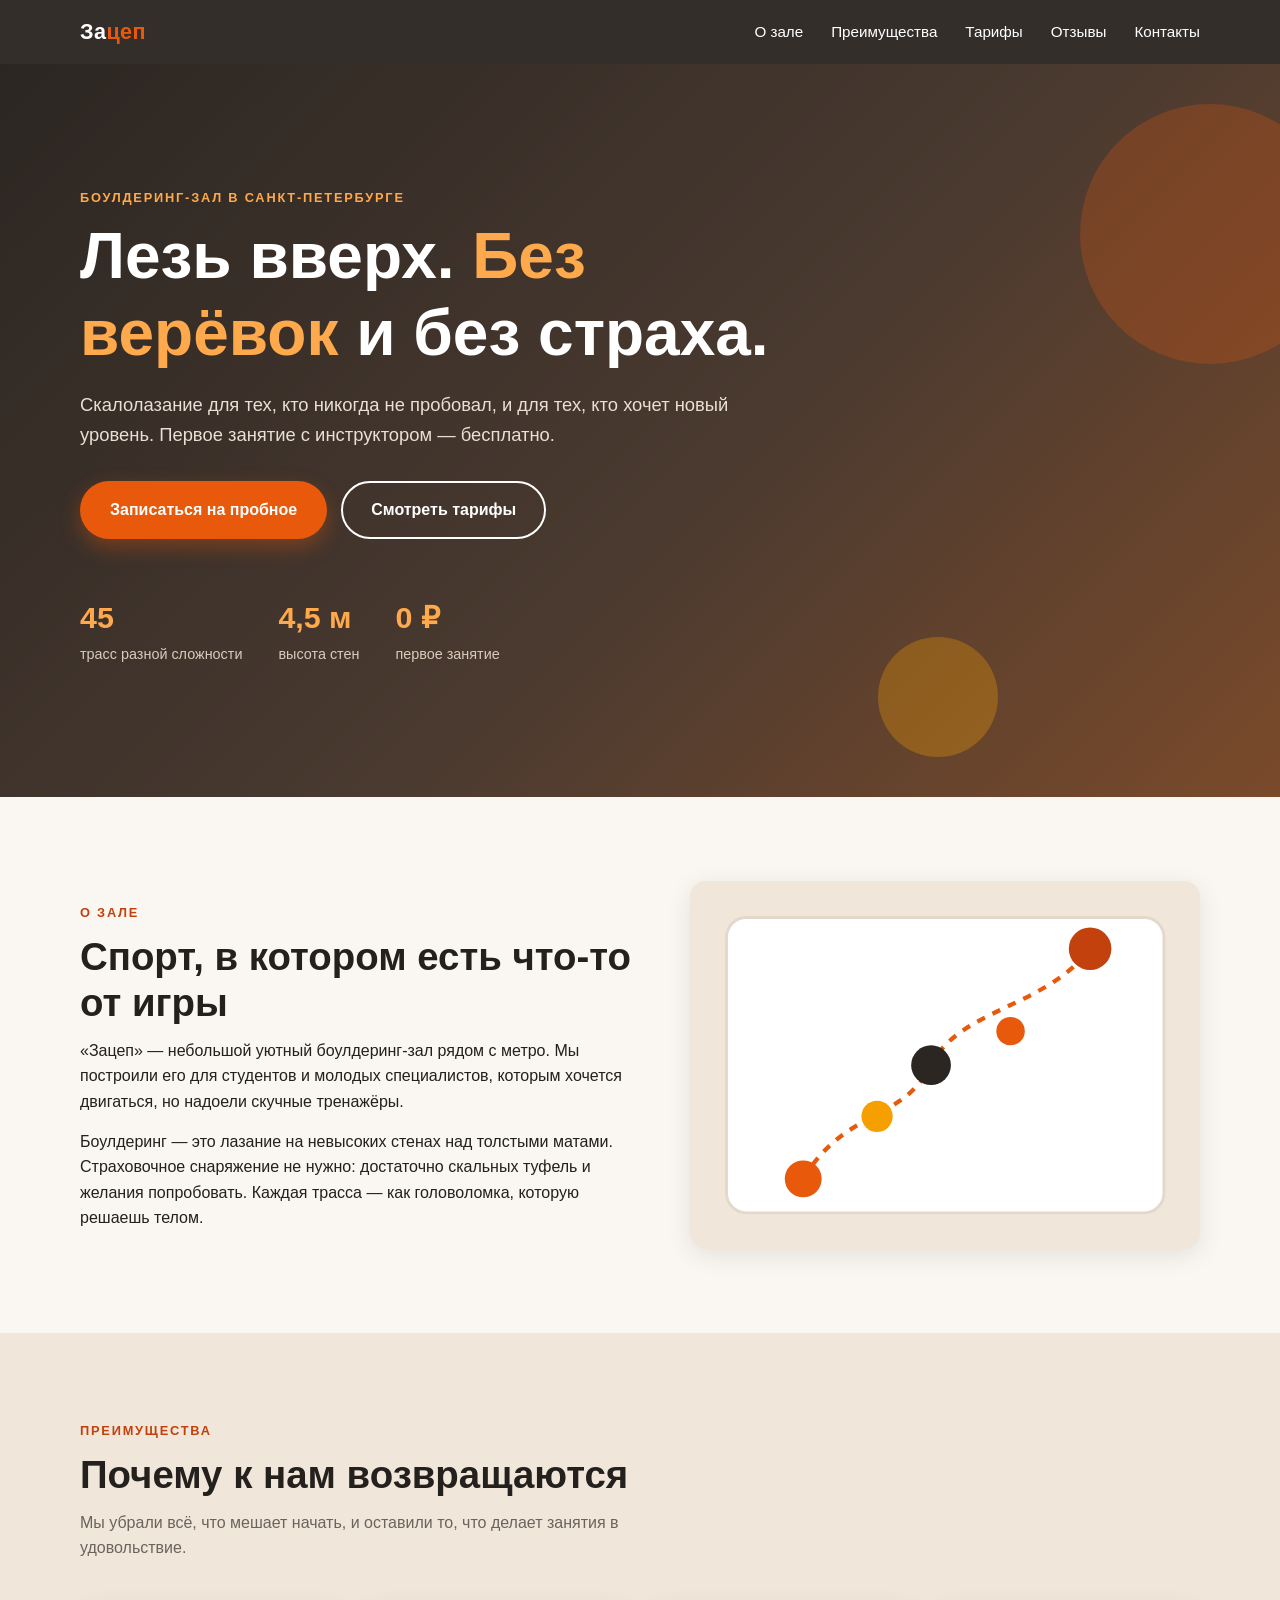
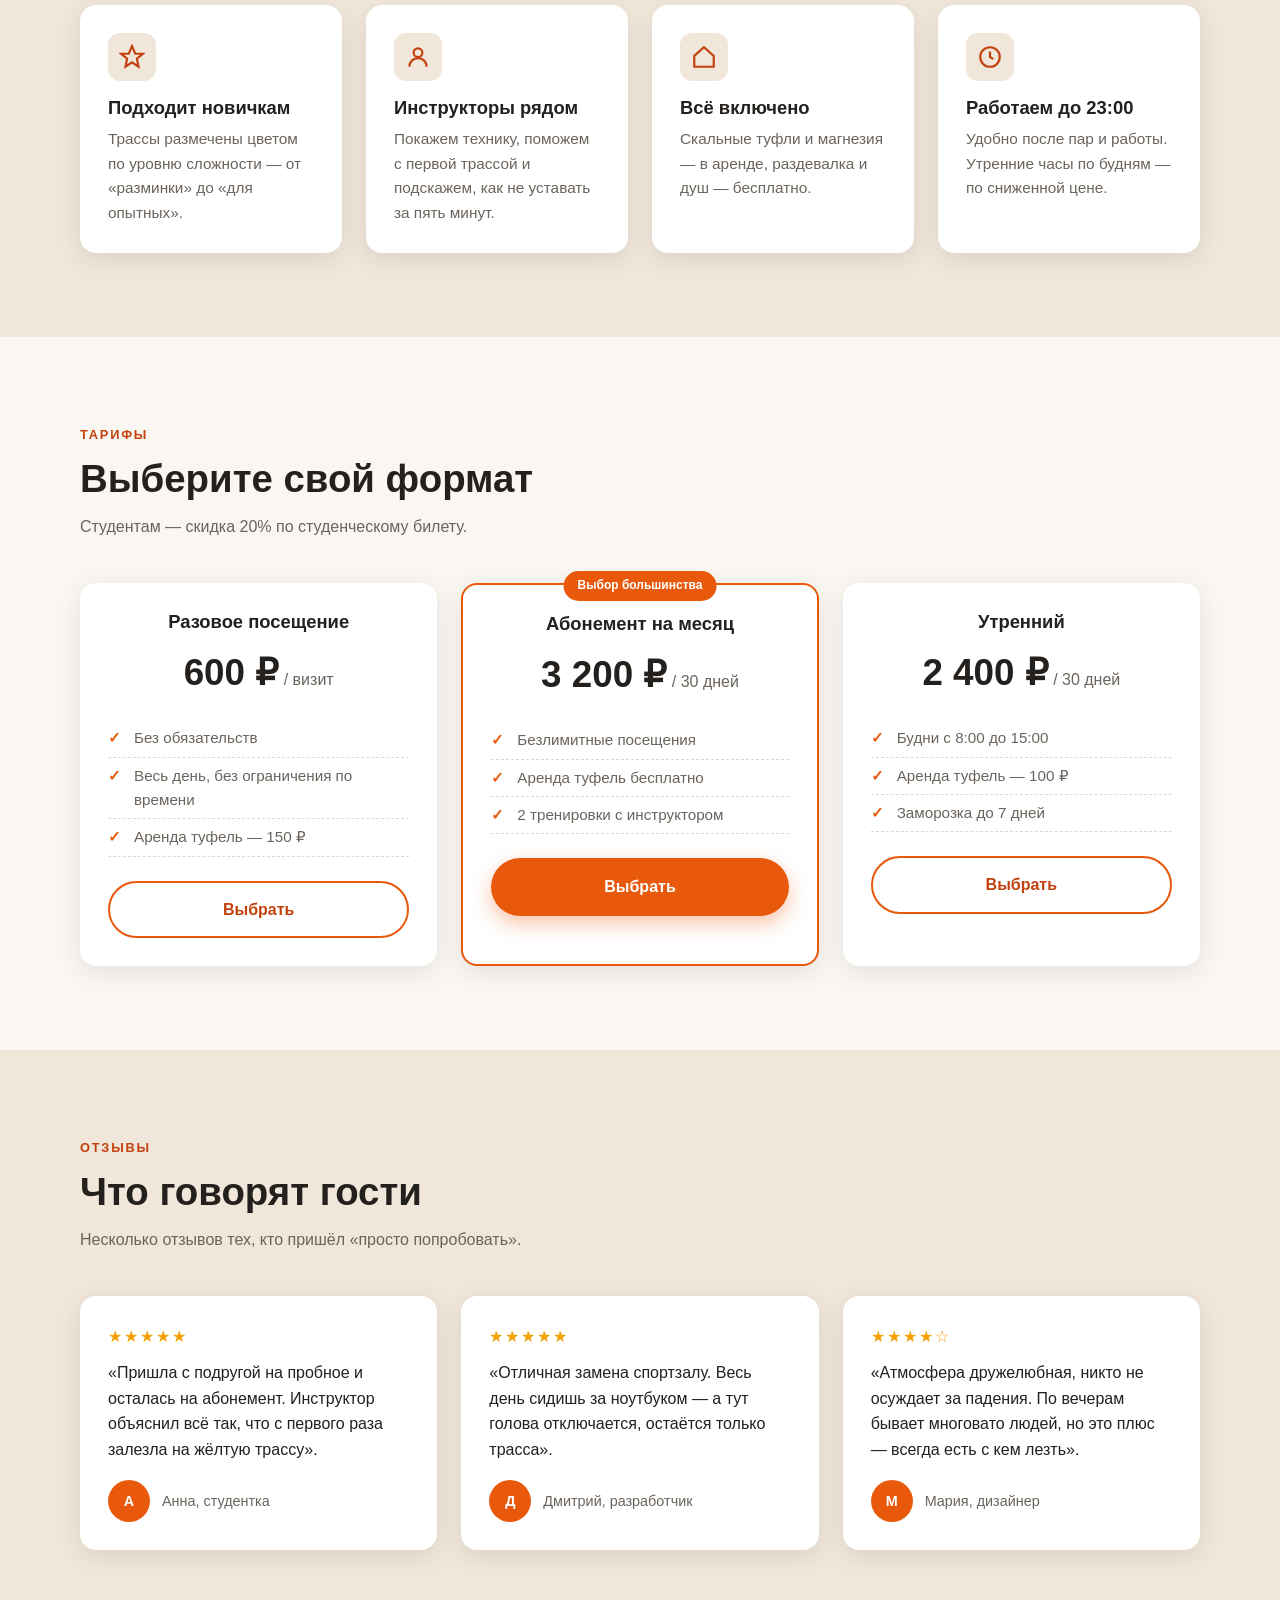
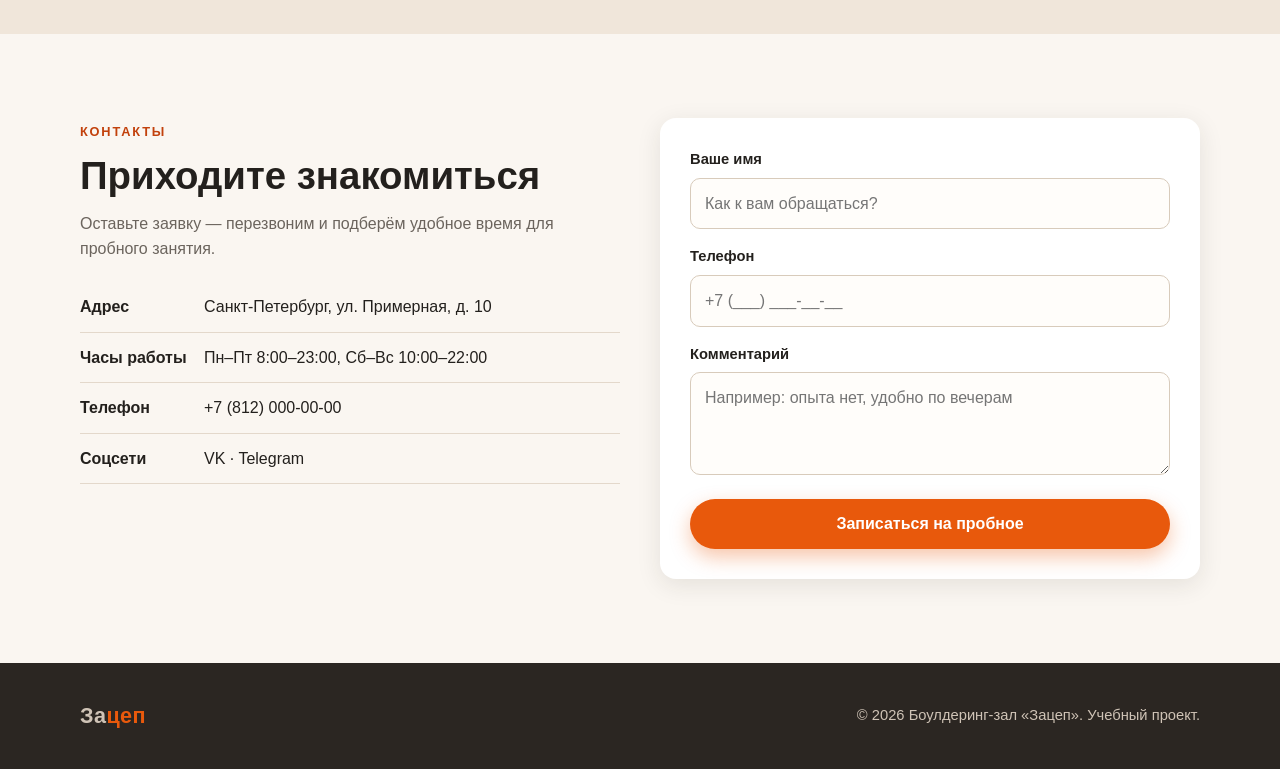
==== index2.html @ 07ea3bf1 "Initial commit: landing page Zacep" ====
<!DOCTYPE html>
<html lang="ru">
<head>
<meta charset="UTF-8">
<meta name="viewport" content="width=device-width, initial-scale=1.0">
<meta name="description" content="Боулдеринг-зал «Зацеп» в Санкт-Петербурге: трассы разной сложности, инструкторы, аренда туфель. Первое занятие с инструктором — бесплатно.">
<meta name="keywords" content="боулдеринг, скалолазание, боулдеринг зал, Санкт-Петербург, спорт, тренировки">
<meta name="author" content="Боулдеринг-зал «Зацеп»">
<meta name="theme-color" content="#2b2622">
<meta property="og:type" content="website">
<meta property="og:title" content="Зацеп — боулдеринг-зал в Санкт-Петербурге">
<meta property="og:description" content="Лезь вверх. Без верёвок и без страха. Первое занятие с инструктором — бесплатно.">
<meta property="og:locale" content="ru_RU">
<title>Зацеп — боулдеринг-зал в Санкт-Петербурге</title>
<style>
  *, *::before, *::after { box-sizing: border-box; margin: 0; padding: 0; }

  :root {
    --bg: #faf6f1;
    --surface: #ffffff;
    --ink: #23201d;
    --muted: #6b645d;
    --accent: #e8590c;
    --accent-dark: #c2410c;
    --dark: #2b2622;
    --sand: #f0e6da;
    --radius: 16px;
    --shadow: 0 6px 24px rgba(43, 38, 34, .10);
    --font: "Segoe UI", Roboto, "Helvetica Neue", Arial, sans-serif;
  }

  html { scroll-behavior: smooth; scroll-padding-top: 72px; }
  body { font-family: var(--font); color: var(--ink); background: var(--bg); line-height: 1.6; }
  img, svg { max-width: 100%; display: block; }
  a { color: inherit; text-decoration: none; }
  ul { list-style: none; }

  .container { width: min(1120px, 100% - 40px); margin-inline: auto; }
  section { padding: 84px 0; }
  h1, h2, h3 { line-height: 1.2; }
  h2 { font-size: clamp(1.7rem, 3.2vw, 2.4rem); margin-bottom: 12px; }
  .lead { color: var(--muted); max-width: 640px; margin-bottom: 44px; }
  .eyebrow { display: inline-block; font-size: .8rem; letter-spacing: .14em; text-transform: uppercase;
             color: var(--accent-dark); font-weight: 700; margin-bottom: 10px; }

  /* Кнопки */
  .btn { display: inline-block; padding: 14px 28px; border-radius: 999px; font-weight: 700;
         border: 2px solid transparent; cursor: pointer; font-size: 1rem; font-family: inherit;
         transition: transform .2s ease, background .2s ease, box-shadow .2s ease, color .2s ease; }
  .btn-primary { background: var(--accent); color: #fff; box-shadow: 0 8px 20px rgba(232, 89, 12, .35); }
  .btn-primary:hover { background: var(--accent-dark); transform: translateY(-3px); }
  .btn-ghost { border-color: #fff; color: #fff; }
  .btn-ghost:hover { background: #fff; color: var(--dark); transform: translateY(-3px); }

  /* Шапка */
  .site-header { position: sticky; top: 0; z-index: 50; background: rgba(43, 38, 34, .96);
                 backdrop-filter: blur(6px); color: #fff; }
  .nav { display: flex; align-items: center; justify-content: space-between; height: 64px; }
  .logo { font-weight: 800; font-size: 1.35rem; letter-spacing: .02em; }
  .logo span { color: var(--accent); }
  .nav-links { display: flex; gap: 28px; font-size: .95rem; }
  .nav-links a { position: relative; padding: 4px 0; }
  .nav-links a::after { content: ""; position: absolute; left: 0; bottom: 0; width: 0; height: 2px;
                        background: var(--accent); transition: width .25s ease; }
  .nav-links a:hover::after { width: 100%; }
  .nav-toggle, .burger { display: none; }

  /* Hero */
  .hero { position: relative; color: #fff; padding: 120px 0 130px; overflow: hidden;
          background: linear-gradient(135deg, #2b2622 0%, #4a3a30 55%, #7a4a2a 100%); }
  .hero::before, .hero::after { content: ""; position: absolute; border-radius: 50%; opacity: .9; }
  .hero::before { width: 260px; height: 260px; right: -60px; top: 40px; background: var(--accent); opacity: .25; }
  .hero::after  { width: 120px; height: 120px; right: 22%; bottom: 40px; background: #f59f00; opacity: .3; }
  .hero-inner { position: relative; z-index: 1; max-width: 700px; }
  .hero h1 { font-size: clamp(2.2rem, 6vw, 4rem); margin-bottom: 18px; }
  .hero h1 em { font-style: normal; color: #ffa94d; }
  .hero p { font-size: 1.15rem; color: #eadfd3; margin-bottom: 32px; }
  .hero-actions { display: flex; flex-wrap: wrap; gap: 14px; }
  .hero-stats { display: flex; flex-wrap: wrap; gap: 36px; margin-top: 54px; }
  .hero-stats strong { display: block; font-size: 1.9rem; color: #ffa94d; }
  .hero-stats span { font-size: .9rem; color: #d9cbbb; }

  /* О зале */
  .about-grid { display: grid; grid-template-columns: 1.1fr 1fr; gap: 48px; align-items: center; }
  .about-grid p + p { margin-top: 14px; }
  .about-art { background: var(--sand); border-radius: var(--radius); padding: 28px; box-shadow: var(--shadow); }

  /* Карточки */
  .cards { display: grid; grid-template-columns: repeat(auto-fit, minmax(240px, 1fr)); gap: 24px; }
  .card { background: var(--surface); border-radius: var(--radius); padding: 28px; box-shadow: var(--shadow);
          transition: transform .25s ease, box-shadow .25s ease; }
  .card:hover { transform: translateY(-6px); box-shadow: 0 14px 34px rgba(43, 38, 34, .16); }
  .card .icon { width: 48px; height: 48px; border-radius: 12px; background: var(--sand); color: var(--accent-dark);
                display: grid; place-items: center; margin-bottom: 16px; }
  .card h3 { font-size: 1.15rem; margin-bottom: 8px; }
  .card p { color: var(--muted); font-size: .96rem; }

  .alt { background: var(--sand); }

  /* Тарифы */
  .price { text-align: center; position: relative; }
  .price .amount { font-size: 2.3rem; font-weight: 800; margin: 10px 0 4px; }
  .price .amount small { font-size: 1rem; font-weight: 500; color: var(--muted); }
  .price ul { text-align: left; margin: 18px 0 24px; color: var(--muted); font-size: .95rem; }
  .price li { padding: 6px 0 6px 26px; position: relative; border-bottom: 1px dashed #e3d8cb; }
  .price li::before { content: "✓"; position: absolute; left: 0; color: var(--accent); font-weight: 700; }
  .price.featured { border: 2px solid var(--accent); }
  .badge { position: absolute; top: -14px; left: 50%; transform: translateX(-50%); background: var(--accent);
           color: #fff; font-size: .75rem; font-weight: 700; padding: 5px 14px; border-radius: 999px; }
  .price .btn { width: 100%; }
  .btn-outline { border-color: var(--accent); color: var(--accent-dark); }
  .btn-outline:hover { background: var(--accent); color: #fff; transform: translateY(-3px); }

  /* Отзывы */
  .review blockquote { font-size: 1rem; margin-bottom: 18px; }
  .review footer { display: flex; align-items: center; gap: 12px; font-size: .9rem; color: var(--muted); }
  .avatar { width: 42px; height: 42px; border-radius: 50%; background: var(--accent); color: #fff;
            display: grid; place-items: center; font-weight: 700; }
  .stars { color: #f59f00; letter-spacing: 2px; margin-bottom: 10px; }

  /* Контакты */
  .contact-grid { display: grid; grid-template-columns: 1fr 1fr; gap: 40px; }
  .contact-list li { display: flex; gap: 14px; padding: 12px 0; border-bottom: 1px solid #e3d8cb; }
  .contact-list b { min-width: 110px; }
  form { background: var(--surface); padding: 30px; border-radius: var(--radius); box-shadow: var(--shadow); }
  label { display: block; font-weight: 600; font-size: .92rem; margin-bottom: 6px; }
  input, textarea { width: 100%; padding: 12px 14px; border: 1px solid #d8cbbb; border-radius: 10px;
                    font: inherit; margin-bottom: 16px; background: #fffdfa; }
  input:focus, textarea:focus { outline: 2px solid var(--accent); border-color: transparent; }

  /* Подвал */
  footer.site-footer { background: var(--dark); color: #cfc3b6; padding: 36px 0; font-size: .92rem; }
  .footer-inner { display: flex; flex-wrap: wrap; gap: 16px; justify-content: space-between; align-items: center; }

  /* Адаптивность */
  @media (max-width: 860px) {
    section { padding: 60px 0; }
    .about-grid, .contact-grid { grid-template-columns: 1fr; }
    .burger { display: block; cursor: pointer; font-size: 1.7rem; line-height: 1; }
    .nav-links { position: absolute; top: 64px; left: 0; right: 0; flex-direction: column; gap: 0;
                 background: var(--dark); display: none; }
    .nav-links a { padding: 16px 20px; border-top: 1px solid rgba(255,255,255,.08); }
    .nav-toggle:checked ~ .nav-links { display: flex; }
    .hero { padding: 80px 0 90px; }
  }
</style>
</head>
<body>

<header class="site-header">
  <div class="container nav">
    <a href="#top" class="logo">За<span>цеп</span></a>
    <input type="checkbox" id="nav-toggle" class="nav-toggle">
    <label for="nav-toggle" class="burger">☰</label>
    <nav class="nav-links">
      <a href="#about">О зале</a>
      <a href="#features">Преимущества</a>
      <a href="#prices">Тарифы</a>
      <a href="#reviews">Отзывы</a>
      <a href="#contacts">Контакты</a>
    </nav>
  </div>
</header>

<main id="top">

  <section class="hero">
    <div class="container">
    <div class="hero-inner">
      <span class="eyebrow" style="color:#ffa94d">Боулдеринг-зал в Санкт-Петербурге</span>
      <h1>Лезь вверх. <em>Без верёвок</em> и без страха.</h1>
      <p>Скалолазание для тех, кто никогда не пробовал, и для тех, кто хочет новый уровень. Первое занятие с инструктором — бесплатно.</p>
      <div class="hero-actions">
        <a href="#contacts" class="btn btn-primary">Записаться на пробное</a>
        <a href="#prices" class="btn btn-ghost">Смотреть тарифы</a>
      </div>
      <div class="hero-stats">
        <div><strong>45</strong><span>трасс разной сложности</span></div>
        <div><strong>4,5 м</strong><span>высота стен</span></div>
        <div><strong>0 ₽</strong><span>первое занятие</span></div>
      </div>
    </div>
    </div>
  </section>

  <section id="about">
    <div class="container about-grid">
      <div>
        <span class="eyebrow">О зале</span>
        <h2>Спорт, в котором есть что-то от игры</h2>
        <p>«Зацеп» — небольшой уютный боулдеринг-зал рядом с метро. Мы построили его для студентов и молодых специалистов, которым хочется двигаться, но надоели скучные тренажёры.</p>
        <p>Боулдеринг — это лазание на невысоких стенах над толстыми матами. Страховочное снаряжение не нужно: достаточно скальных туфель и желания попробовать. Каждая трасса — как головоломка, которую решаешь телом.</p>
      </div>
      <div class="about-art" aria-hidden="true">
        <svg viewBox="0 0 320 220" role="img" aria-label="Схема трассы">
          <rect x="6" y="6" width="308" height="208" rx="14" fill="#fff" stroke="#e3d8cb" stroke-width="2"/>
          <path d="M60 190 C 90 140, 130 150, 150 110 S 230 70, 262 28" fill="none" stroke="#e8590c" stroke-width="3" stroke-dasharray="6 6"/>
          <circle cx="60" cy="190" r="13" fill="#e8590c"/>
          <circle cx="112" cy="146" r="11" fill="#f59f00"/>
          <circle cx="150" cy="110" r="14" fill="#2b2622"/>
          <circle cx="206" cy="86" r="10" fill="#e8590c"/>
          <circle cx="262" cy="28" r="15" fill="#c2410c"/>
        </svg>
      </div>
    </div>
  </section>

  <section id="features" class="alt">
    <div class="container">
      <span class="eyebrow">Преимущества</span>
      <h2>Почему к нам возвращаются</h2>
      <p class="lead">Мы убрали всё, что мешает начать, и оставили то, что делает занятия в удовольствие.</p>
      <div class="cards">
        <article class="card">
          <div class="icon">
            <svg width="26" height="26" viewBox="0 0 24 24" fill="none" stroke="currentColor" stroke-width="2"><path d="M12 2l3 7h7l-5.5 4.5L18 21l-6-4-6 4 1.5-7.5L2 9h7z"/></svg>
          </div>
          <h3>Подходит новичкам</h3>
          <p>Трассы размечены цветом по уровню сложности — от «разминки» до «для опытных».</p>
        </article>
        <article class="card">
          <div class="icon">
            <svg width="26" height="26" viewBox="0 0 24 24" fill="none" stroke="currentColor" stroke-width="2"><circle cx="12" cy="8" r="4"/><path d="M4 21c0-4.4 3.6-8 8-8s8 3.6 8 8"/></svg>
          </div>
          <h3>Инструкторы рядом</h3>
          <p>Покажем технику, поможем с первой трассой и подскажем, как не уставать за пять минут.</p>
        </article>
        <article class="card">
          <div class="icon">
            <svg width="26" height="26" viewBox="0 0 24 24" fill="none" stroke="currentColor" stroke-width="2"><path d="M3 11l9-8 9 8v10H3z"/></svg>
          </div>
          <h3>Всё включено</h3>
          <p>Скальные туфли и магнезия — в аренде, раздевалка и душ — бесплатно.</p>
        </article>
        <article class="card">
          <div class="icon">
            <svg width="26" height="26" viewBox="0 0 24 24" fill="none" stroke="currentColor" stroke-width="2"><circle cx="12" cy="12" r="9"/><path d="M12 7v5l3 2"/></svg>
          </div>
          <h3>Работаем до 23:00</h3>
          <p>Удобно после пар и работы. Утренние часы по будням — по сниженной цене.</p>
        </article>
      </div>
    </div>
  </section>

  <section id="prices">
    <div class="container">
      <span class="eyebrow">Тарифы</span>
      <h2>Выберите свой формат</h2>
      <p class="lead">Студентам — скидка 20% по студенческому билету.</p>
      <div class="cards">
        <article class="card price">
          <h3>Разовое посещение</h3>
          <div class="amount">600 ₽<small> / визит</small></div>
          <ul>
            <li>Без обязательств</li>
            <li>Весь день, без ограничения по времени</li>
            <li>Аренда туфель — 150 ₽</li>
          </ul>
          <a href="#contacts" class="btn btn-outline">Выбрать</a>
        </article>
        <article class="card price featured">
          <span class="badge">Выбор большинства</span>
          <h3>Абонемент на месяц</h3>
          <div class="amount">3 200 ₽<small> / 30 дней</small></div>
          <ul>
            <li>Безлимитные посещения</li>
            <li>Аренда туфель бесплатно</li>
            <li>2 тренировки с инструктором</li>
          </ul>
          <a href="#contacts" class="btn btn-primary">Выбрать</a>
        </article>
        <article class="card price">
          <h3>Утренний</h3>
          <div class="amount">2 400 ₽<small> / 30 дней</small></div>
          <ul>
            <li>Будни с 8:00 до 15:00</li>
            <li>Аренда туфель — 100 ₽</li>
            <li>Заморозка до 7 дней</li>
          </ul>
          <a href="#contacts" class="btn btn-outline">Выбрать</a>
        </article>
      </div>
    </div>
  </section>

  <section id="reviews" class="alt">
    <div class="container">
      <span class="eyebrow">Отзывы</span>
      <h2>Что говорят гости</h2>
      <p class="lead">Несколько отзывов тех, кто пришёл «просто попробовать».</p>
      <div class="cards">
        <article class="card review">
          <div class="stars">★★★★★</div>
          <blockquote>«Пришла с подругой на пробное и осталась на абонемент. Инструктор объяснил всё так, что с первого раза залезла на жёлтую трассу».</blockquote>
          <footer><div class="avatar">А</div><div>Анна, студентка</div></footer>
        </article>
        <article class="card review">
          <div class="stars">★★★★★</div>
          <blockquote>«Отличная замена спортзалу. Весь день сидишь за ноутбуком — а тут голова отключается, остаётся только трасса».</blockquote>
          <footer><div class="avatar">Д</div><div>Дмитрий, разработчик</div></footer>
        </article>
        <article class="card review">
          <div class="stars">★★★★☆</div>
          <blockquote>«Атмосфера дружелюбная, никто не осуждает за падения. По вечерам бывает многовато людей, но это плюс — всегда есть с кем лезть».</blockquote>
          <footer><div class="avatar">М</div><div>Мария, дизайнер</div></footer>
        </article>
      </div>
    </div>
  </section>

  <section id="contacts">
    <div class="container contact-grid">
      <div>
        <span class="eyebrow">Контакты</span>
        <h2>Приходите знакомиться</h2>
        <p class="lead" style="margin-bottom:20px">Оставьте заявку — перезвоним и подберём удобное время для пробного занятия.</p>
        <ul class="contact-list">
          <li><b>Адрес</b><span>Санкт-Петербург, ул. Примерная, д. 10</span></li>
          <li><b>Часы работы</b><span>Пн–Пт 8:00–23:00, Сб–Вс 10:00–22:00</span></li>
          <li><b>Телефон</b><span>+7 (812) 000-00-00</span></li>
          <li><b>Соцсети</b><span>VK · Telegram</span></li>
        </ul>
      </div>
      <form action="#" method="post">
        <label for="name">Ваше имя</label>
        <input type="text" id="name" name="name" placeholder="Как к вам обращаться?">
        <label for="phone">Телефон</label>
        <input type="tel" id="phone" name="phone" placeholder="+7 (___) ___-__-__">
        <label for="msg">Комментарий</label>
        <textarea id="msg" name="msg" rows="3" placeholder="Например: опыта нет, удобно по вечерам"></textarea>
        <button type="submit" class="btn btn-primary" style="width:100%">Записаться на пробное</button>
      </form>
    </div>
  </section>

</main>

<footer class="site-footer">
  <div class="container footer-inner">
    <div class="logo">За<span>цеп</span></div>
    <p>© 2026 Боулдеринг-зал «Зацеп». Учебный проект.</p>
  </div>
</footer>

<script>
  // Закрытие мобильного меню после выбора пункта
  const navToggle = document.getElementById('nav-toggle');
  document.querySelectorAll('.nav-links a').forEach(function (link) {
    link.addEventListener('click', function () {
      navToggle.checked = false;
    });
  });
</script>

</body>
</html>
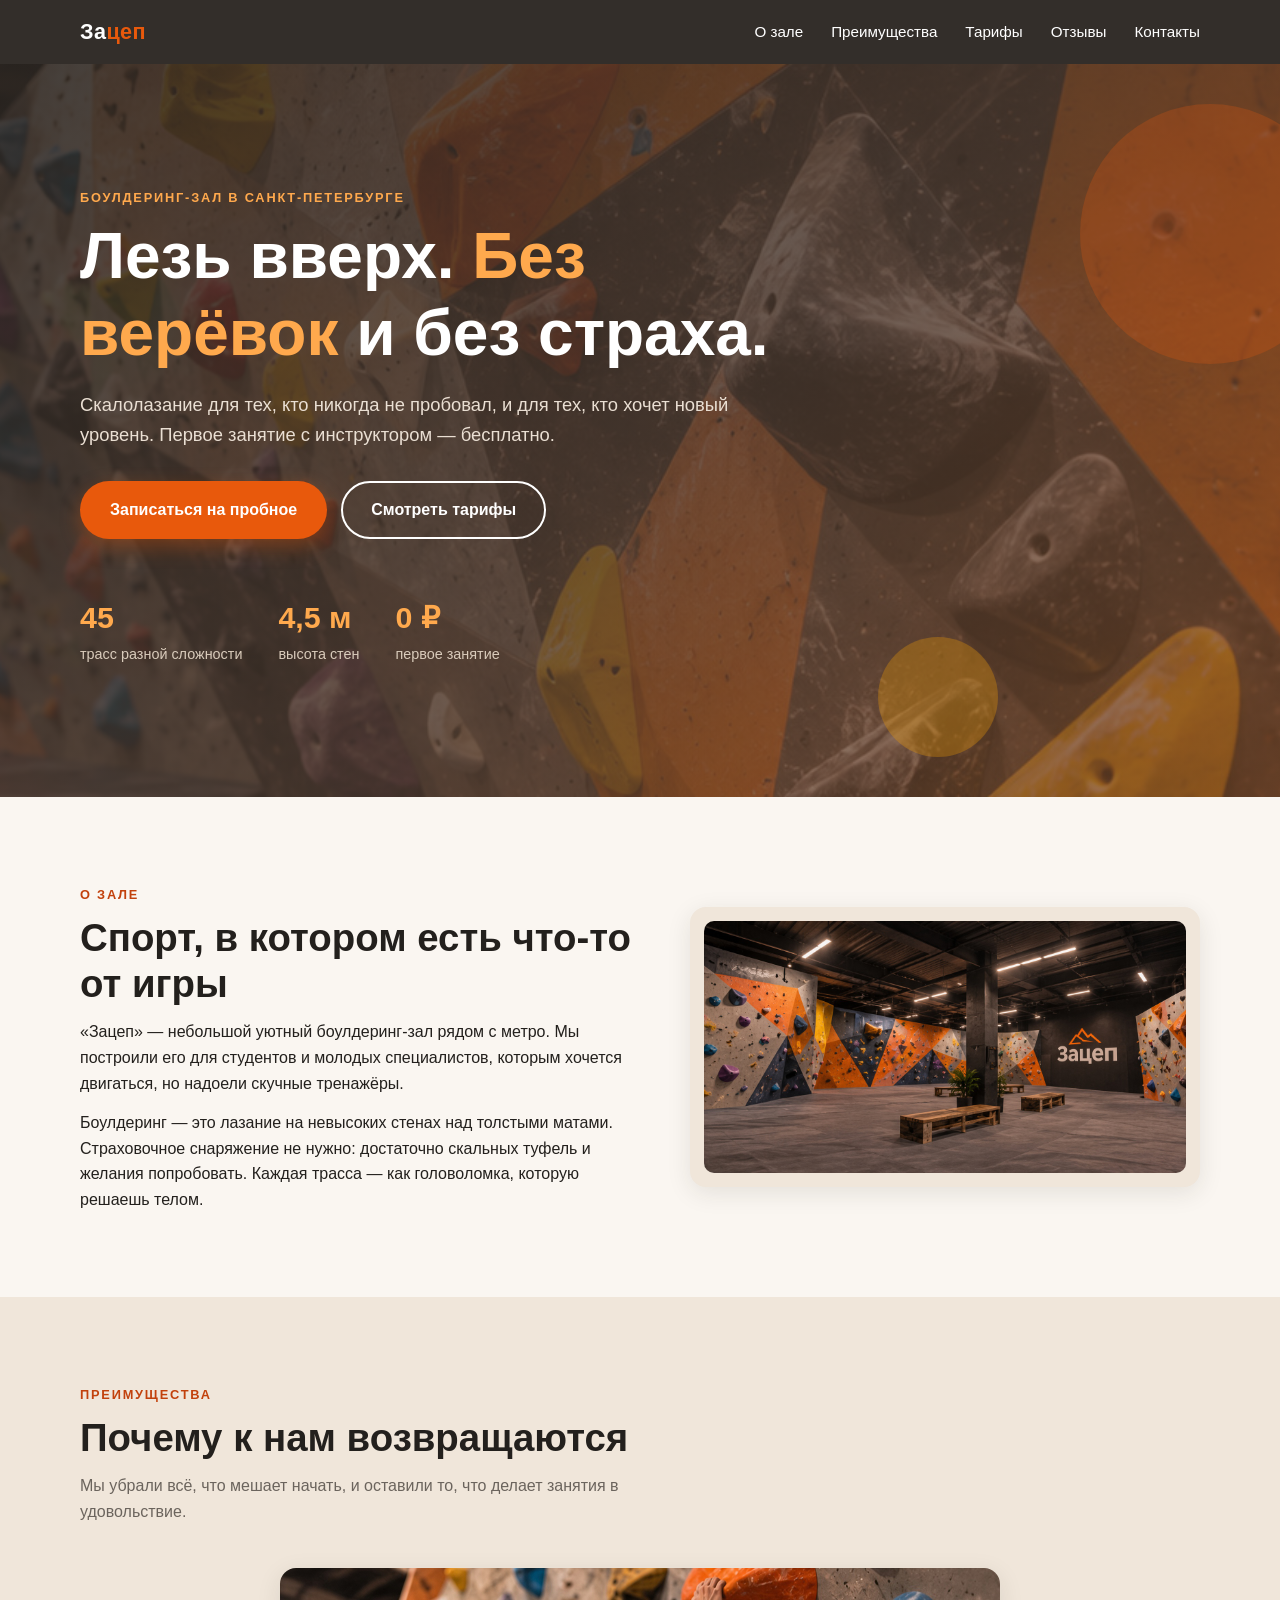
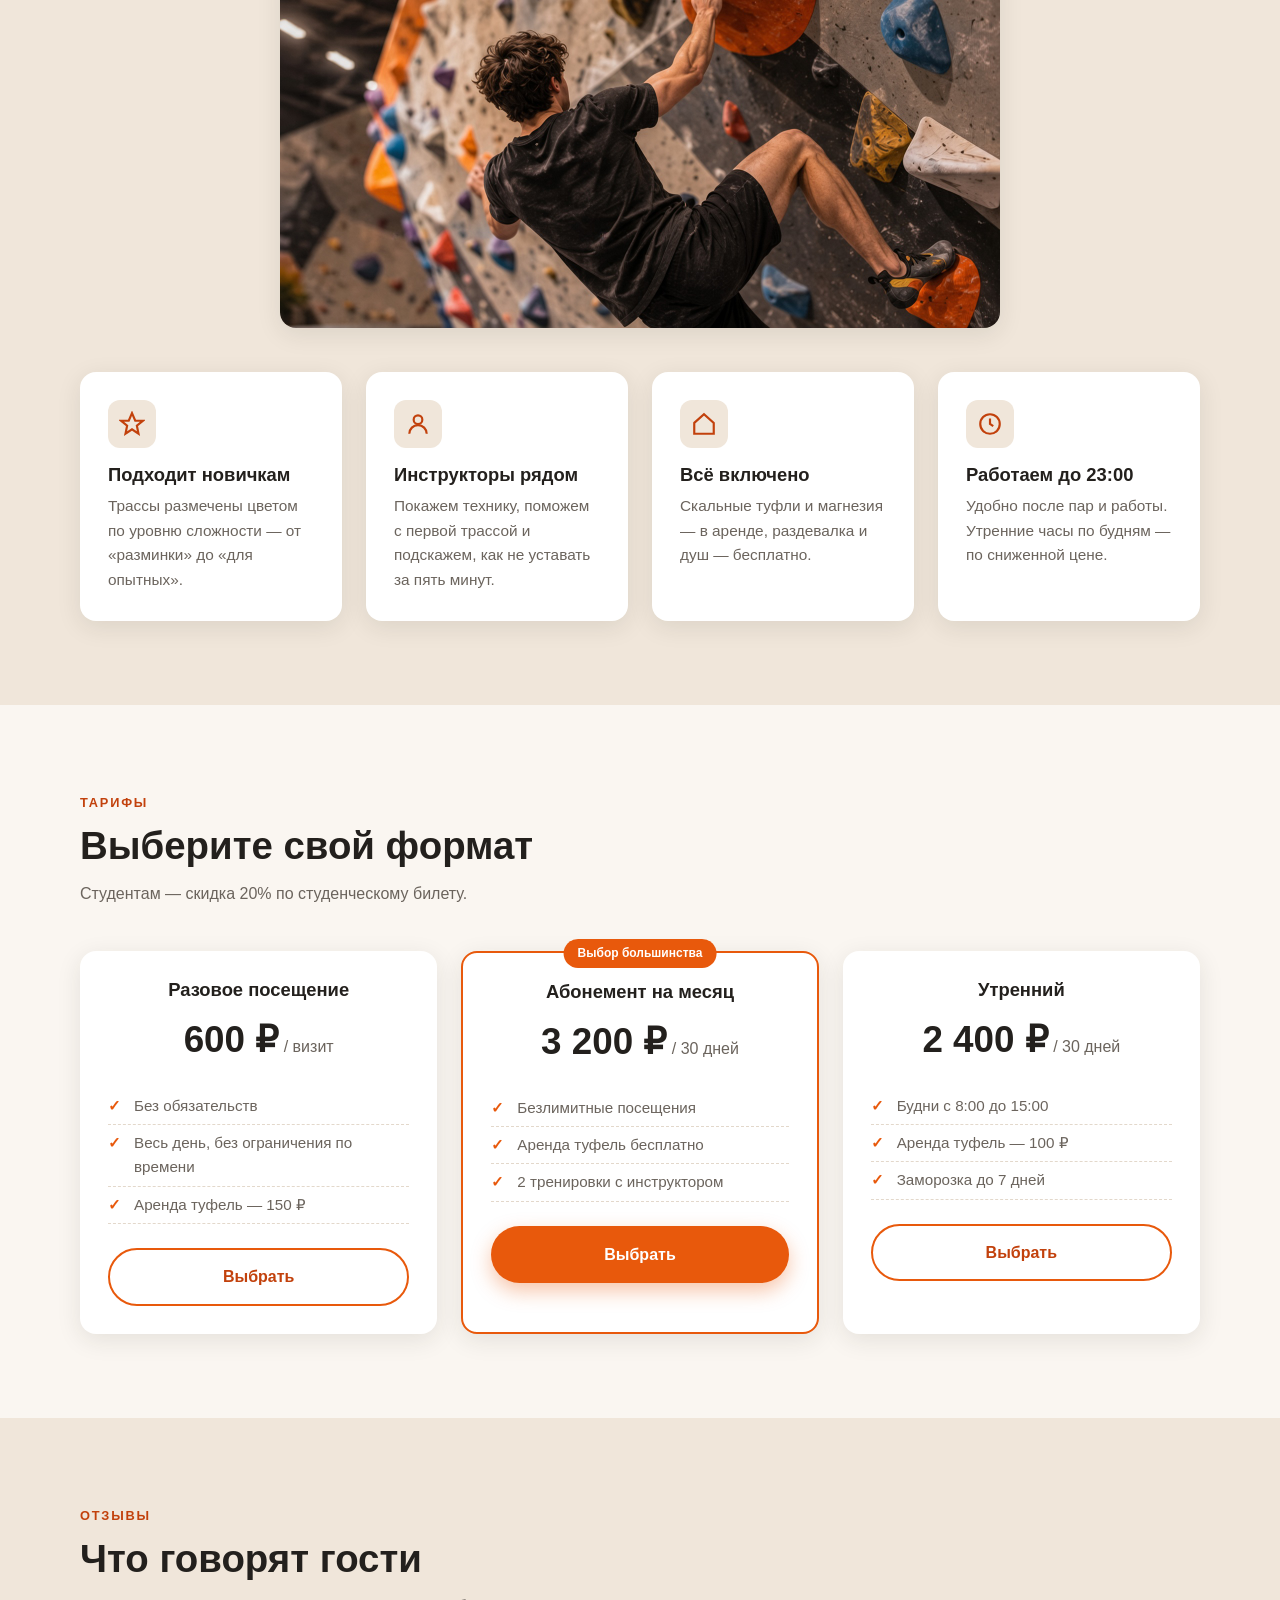
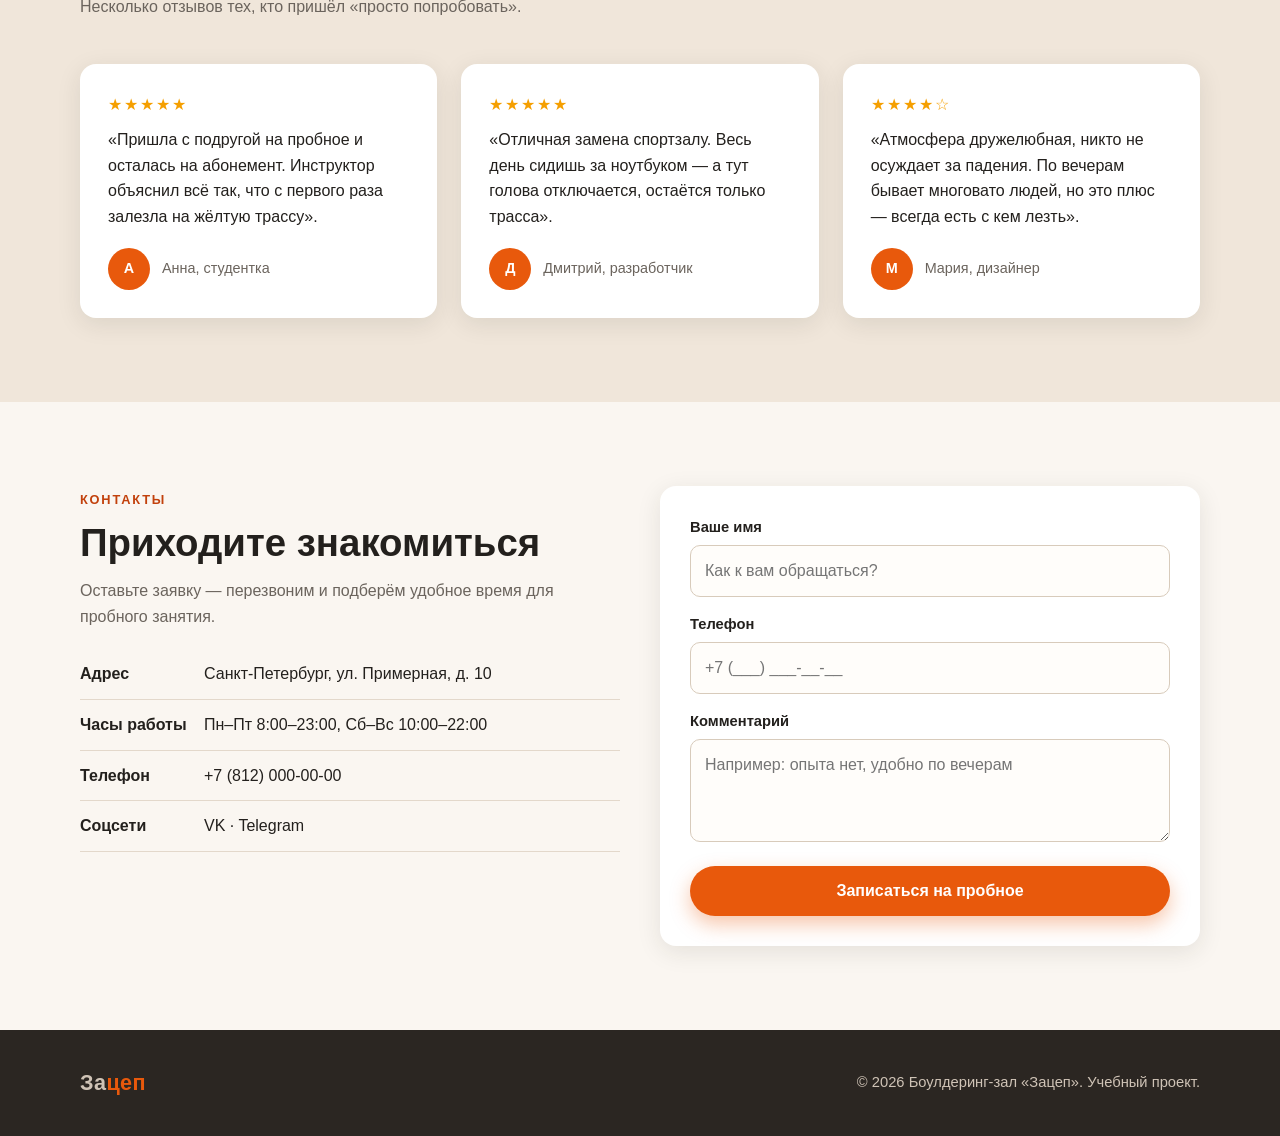
==== commit 1d4bc1e6: "feat: add real photos of Zacep climbing gym via AI agent" ====
--- a/index2.html
+++ b/index2.html
@@ -67,7 +67,8 @@
 
   /* Hero */
   .hero { position: relative; color: #fff; padding: 120px 0 130px; overflow: hidden;
-          background: linear-gradient(135deg, #2b2622 0%, #4a3a30 55%, #7a4a2a 100%); }
+          background: linear-gradient(135deg, rgba(43,38,34,.88) 0%, rgba(74,58,48,.78) 55%, rgba(122,74,42,.65) 100%),
+                      url("assets/image/stena.jpg") center center / cover no-repeat; }
   .hero::before, .hero::after { content: ""; position: absolute; border-radius: 50%; opacity: .9; }
   .hero::before { width: 260px; height: 260px; right: -60px; top: 40px; background: var(--accent); opacity: .25; }
   .hero::after  { width: 120px; height: 120px; right: 22%; bottom: 40px; background: #f59f00; opacity: .3; }
@@ -83,7 +84,14 @@
   /* О зале */
   .about-grid { display: grid; grid-template-columns: 1.1fr 1fr; gap: 48px; align-items: center; }
   .about-grid p + p { margin-top: 14px; }
-  .about-art { background: var(--sand); border-radius: var(--radius); padding: 28px; box-shadow: var(--shadow); }
+  .about-art { background: var(--sand); border-radius: var(--radius); padding: 14px; box-shadow: var(--shadow); }
+  .about-art img { max-width: 100%; height: auto; width: 100%; border-radius: calc(var(--radius) - 6px);
+                   display: block; margin-inline: auto; }
+
+  /* Фото в секциях */
+  .section-photo { max-width: 100%; height: auto; display: block; margin: 0 auto 44px;
+                   border-radius: var(--radius); box-shadow: var(--shadow);
+                   width: min(720px, 100%); }
 
   /* Карточки */
   .cards { display: grid; grid-template-columns: repeat(auto-fit, minmax(240px, 1fr)); gap: 24px; }
@@ -191,16 +199,8 @@
         <p>«Зацеп» — небольшой уютный боулдеринг-зал рядом с метро. Мы построили его для студентов и молодых специалистов, которым хочется двигаться, но надоели скучные тренажёры.</p>
         <p>Боулдеринг — это лазание на невысоких стенах над толстыми матами. Страховочное снаряжение не нужно: достаточно скальных туфель и желания попробовать. Каждая трасса — как головоломка, которую решаешь телом.</p>
       </div>
-      <div class="about-art" aria-hidden="true">
-        <svg viewBox="0 0 320 220" role="img" aria-label="Схема трассы">
-          <rect x="6" y="6" width="308" height="208" rx="14" fill="#fff" stroke="#e3d8cb" stroke-width="2"/>
-          <path d="M60 190 C 90 140, 130 150, 150 110 S 230 70, 262 28" fill="none" stroke="#e8590c" stroke-width="3" stroke-dasharray="6 6"/>
-          <circle cx="60" cy="190" r="13" fill="#e8590c"/>
-          <circle cx="112" cy="146" r="11" fill="#f59f00"/>
-          <circle cx="150" cy="110" r="14" fill="#2b2622"/>
-          <circle cx="206" cy="86" r="10" fill="#e8590c"/>
-          <circle cx="262" cy="28" r="15" fill="#c2410c"/>
-        </svg>
+      <div class="about-art">
+        <img src="assets/image/panoramazala.jpg" alt="Панорама боулдеринг-зала «Зацеп»: стены с зацепками и маты">
       </div>
     </div>
   </section>
@@ -210,6 +210,7 @@
       <span class="eyebrow">Преимущества</span>
       <h2>Почему к нам возвращаются</h2>
       <p class="lead">Мы убрали всё, что мешает начать, и оставили то, что делает занятия в удовольствие.</p>
+      <img class="section-photo" src="assets/image/sportsmen.jpg" alt="Спортсмен на скалодроме во время лазания">
       <div class="cards">
         <article class="card">
           <div class="icon">
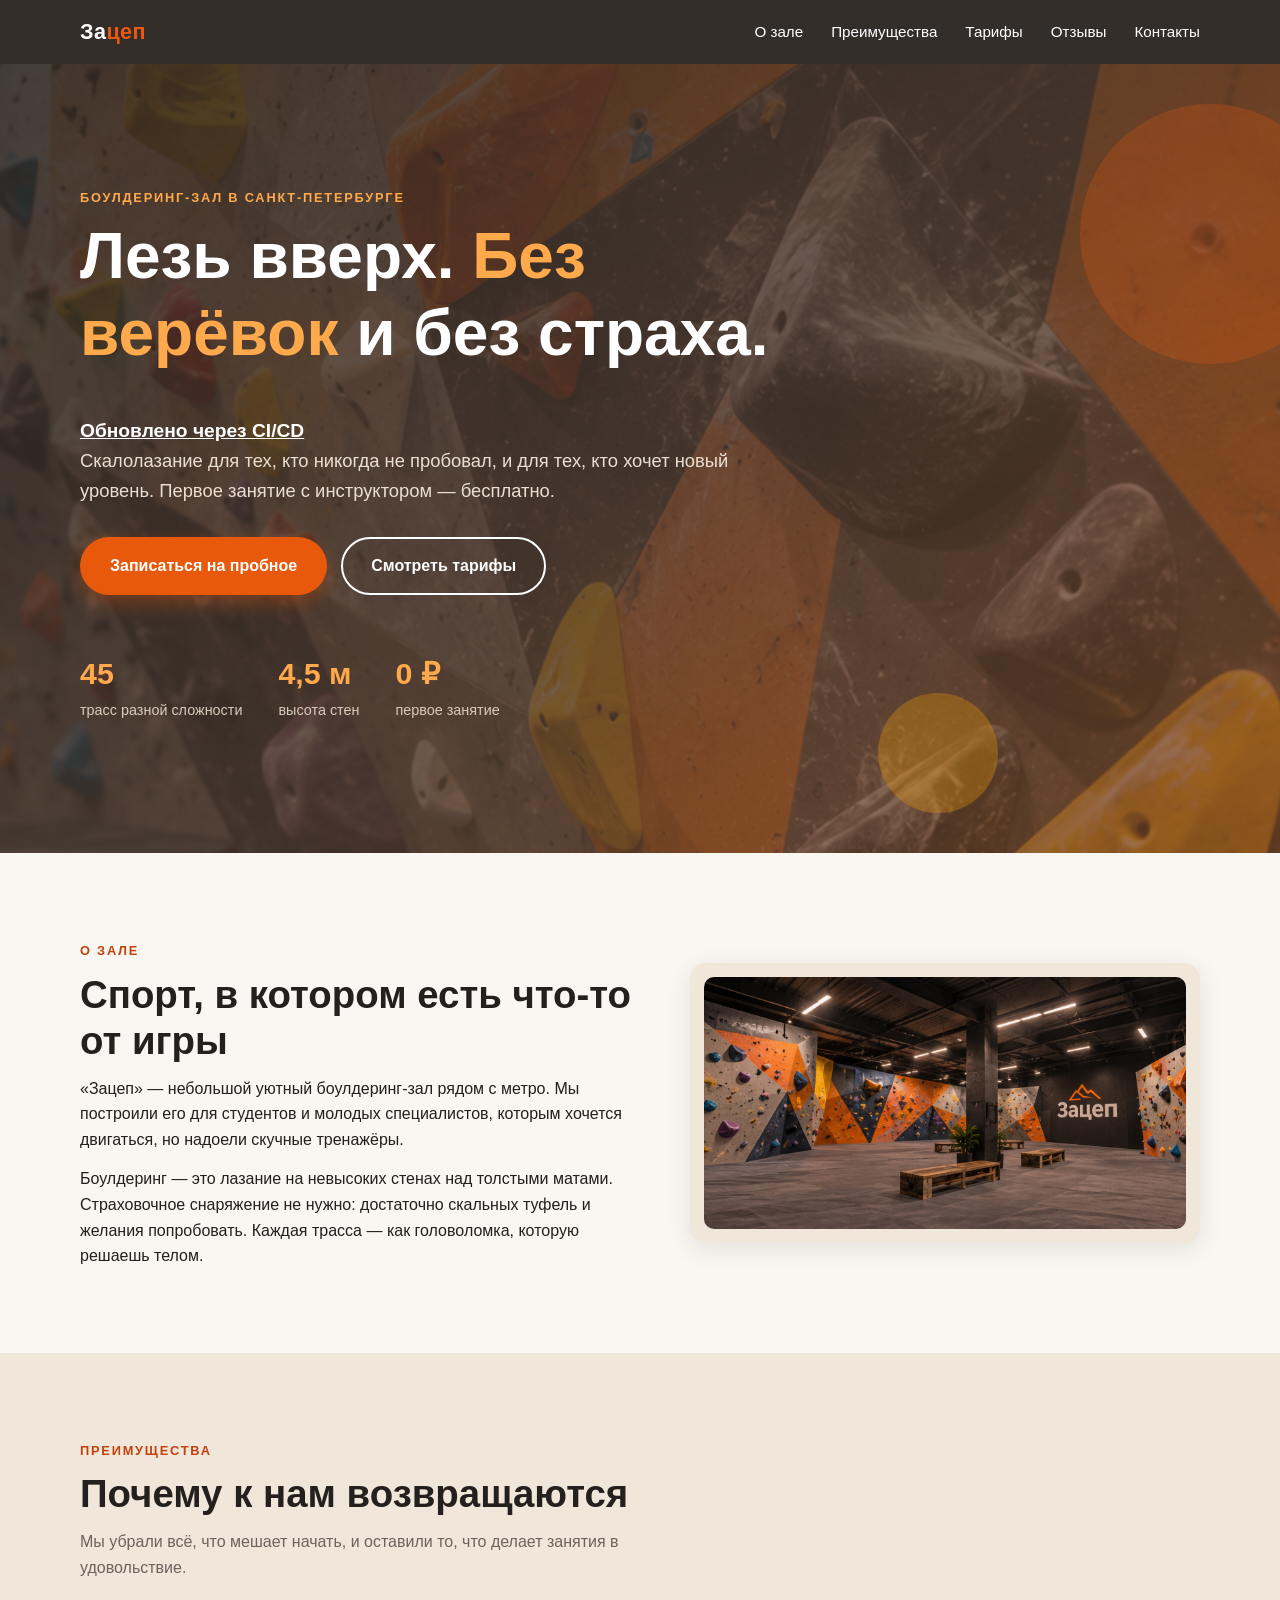
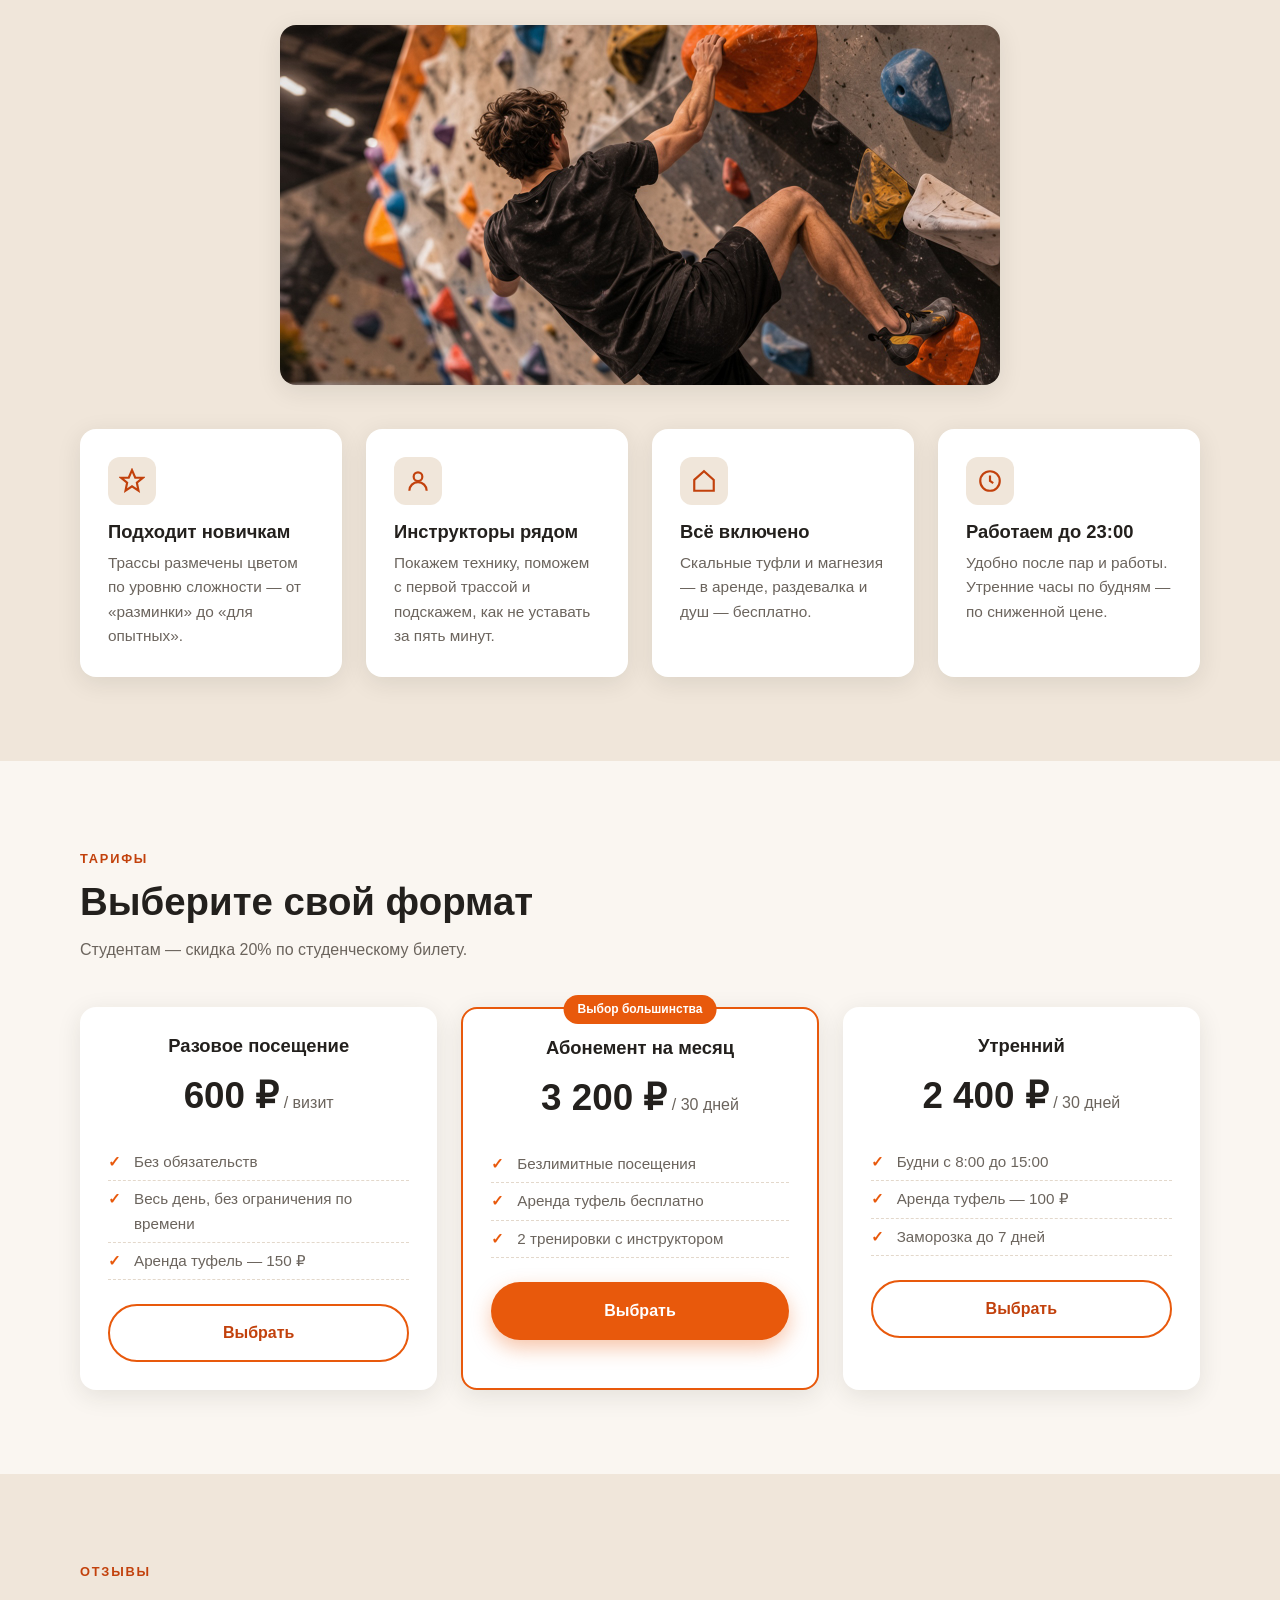
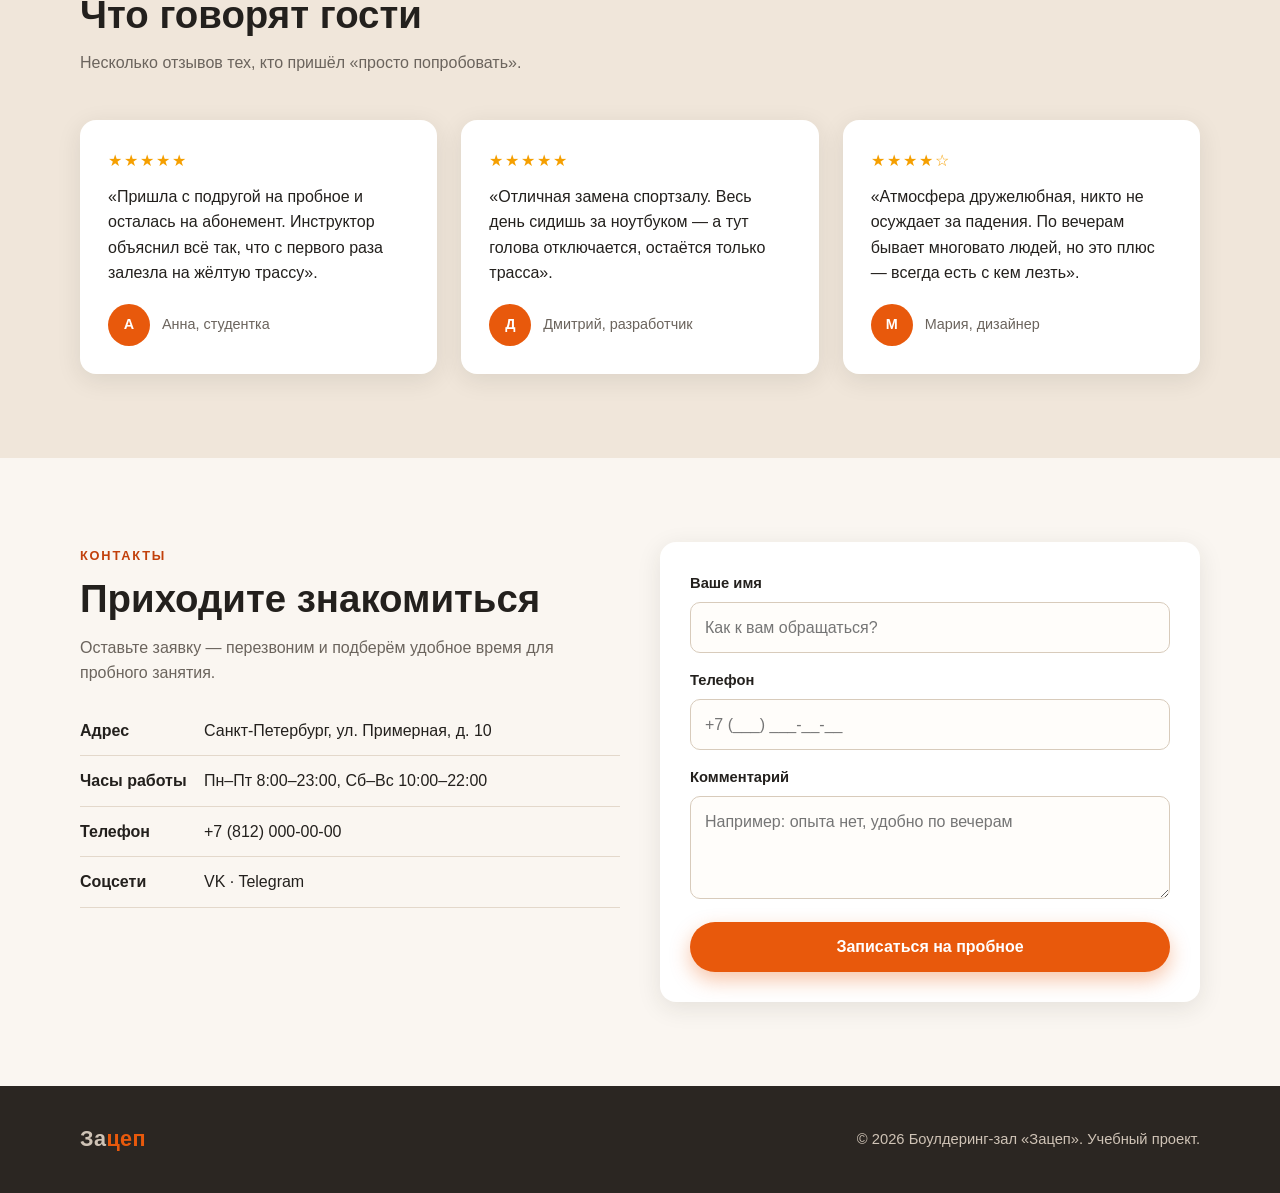
==== commit 727f2e08: "Add CI/CD update notice to index2.html" ====
--- a/index2.html
+++ b/index2.html
@@ -177,6 +177,7 @@
     <div class="hero-inner">
       <span class="eyebrow" style="color:#ffa94d">Боулдеринг-зал в Санкт-Петербурге</span>
       <h1>Лезь вверх. <em>Без верёвок</em> и без страха.</h1>
+     <br><u style="font-size: 1.2em;"><b>Обновлено через CI/CD</b></u>
       <p>Скалолазание для тех, кто никогда не пробовал, и для тех, кто хочет новый уровень. Первое занятие с инструктором — бесплатно.</p>
       <div class="hero-actions">
         <a href="#contacts" class="btn btn-primary">Записаться на пробное</a>
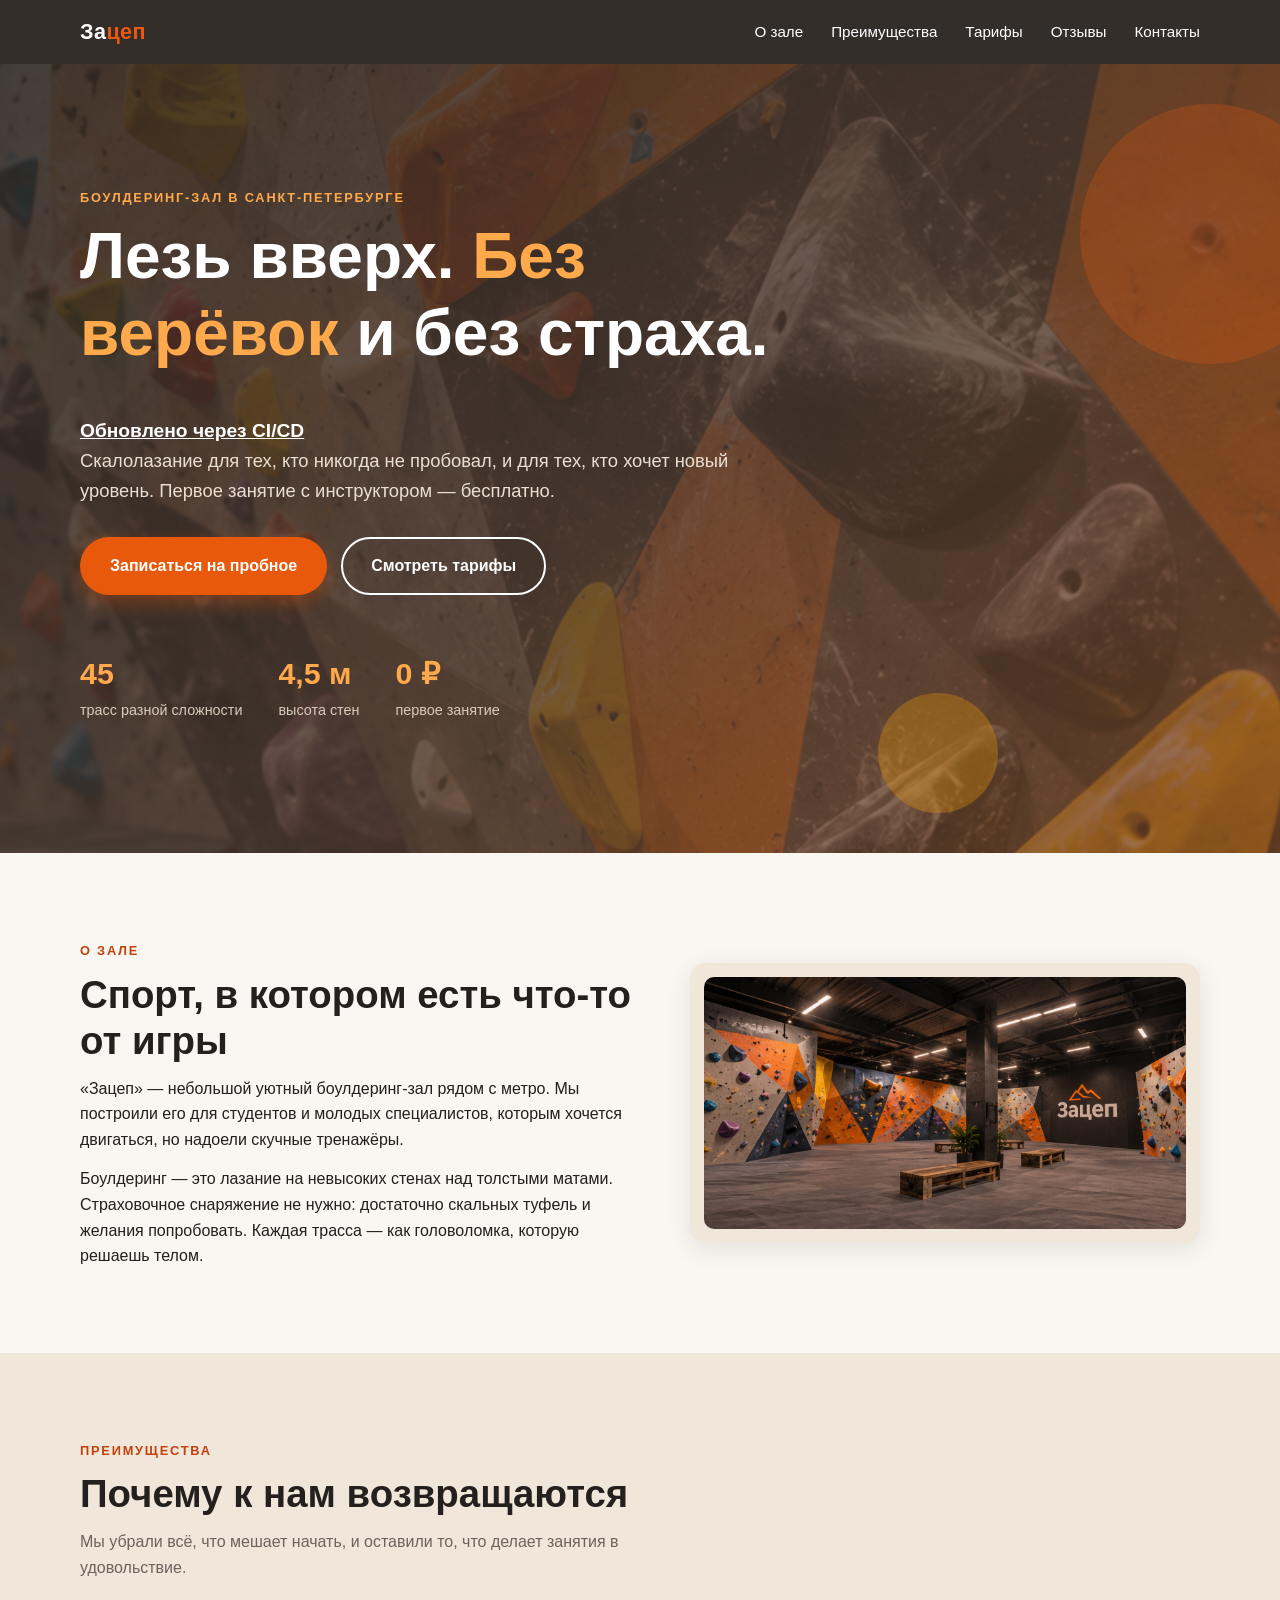
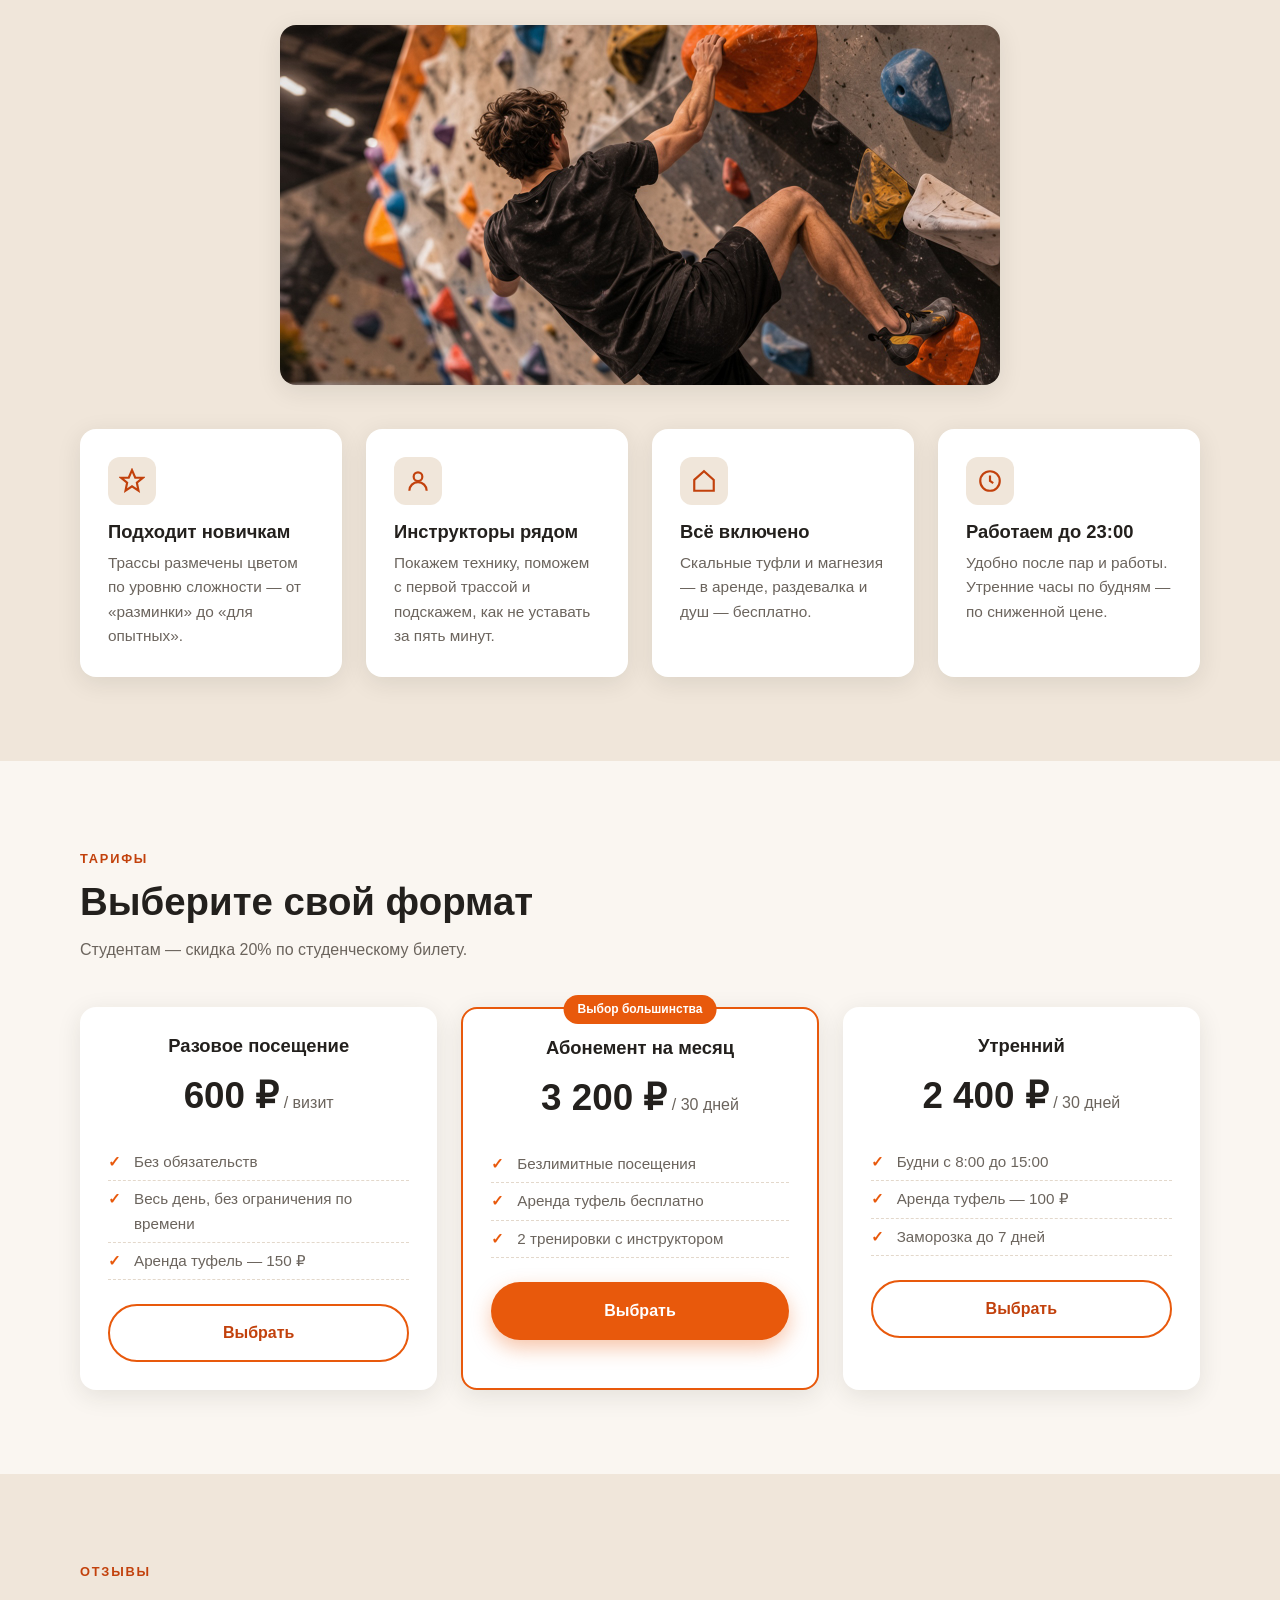
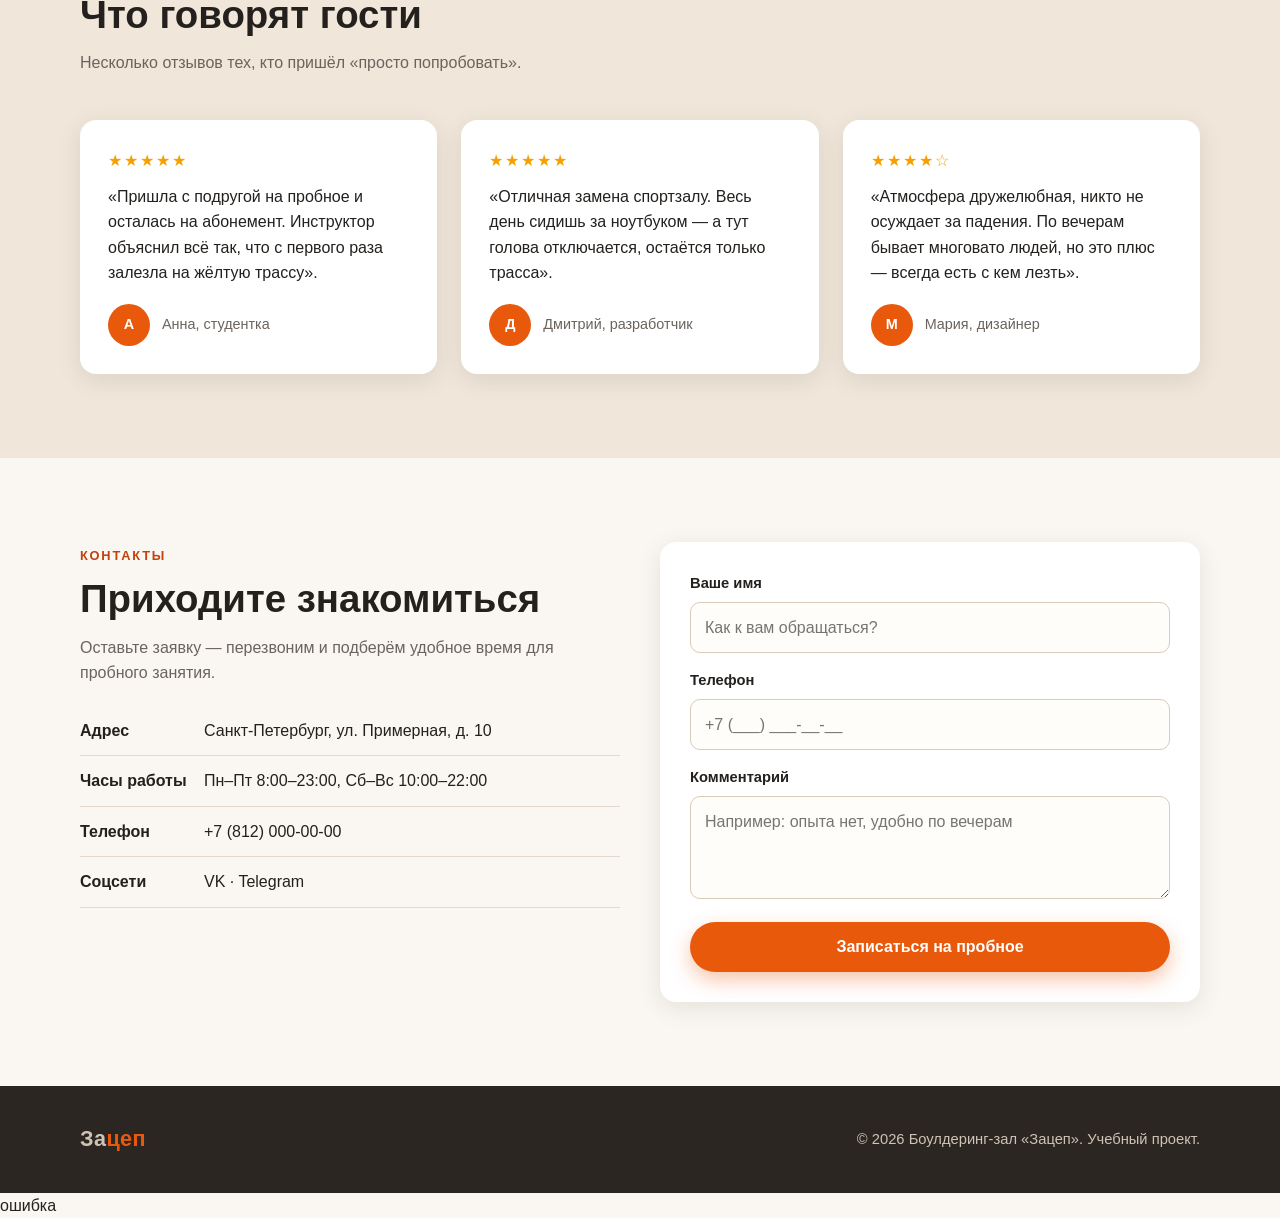
==== commit bba940f2: "Add error message span to index2.html" ====
--- a/index2.html
+++ b/index2.html
@@ -356,4 +356,5 @@
 </script>
 
 </body>
+ <div><span>ошибка
 </html>
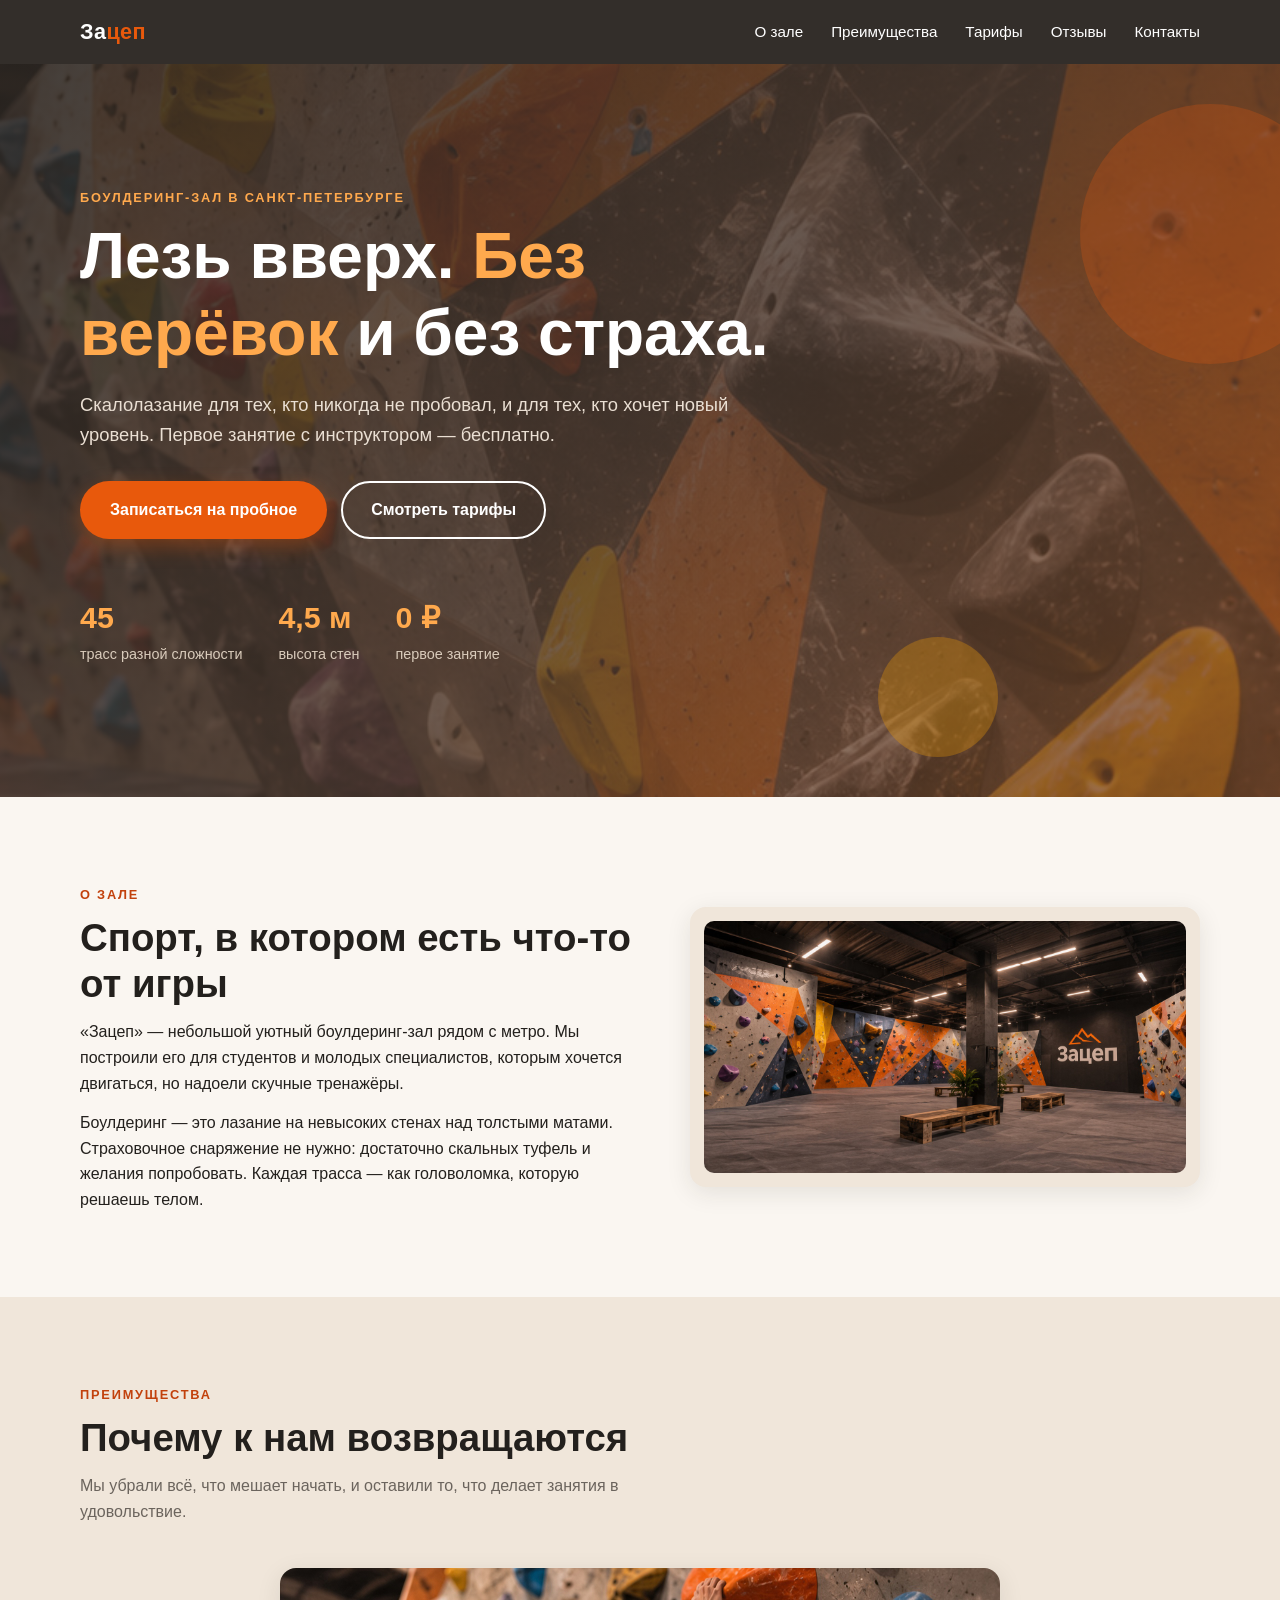
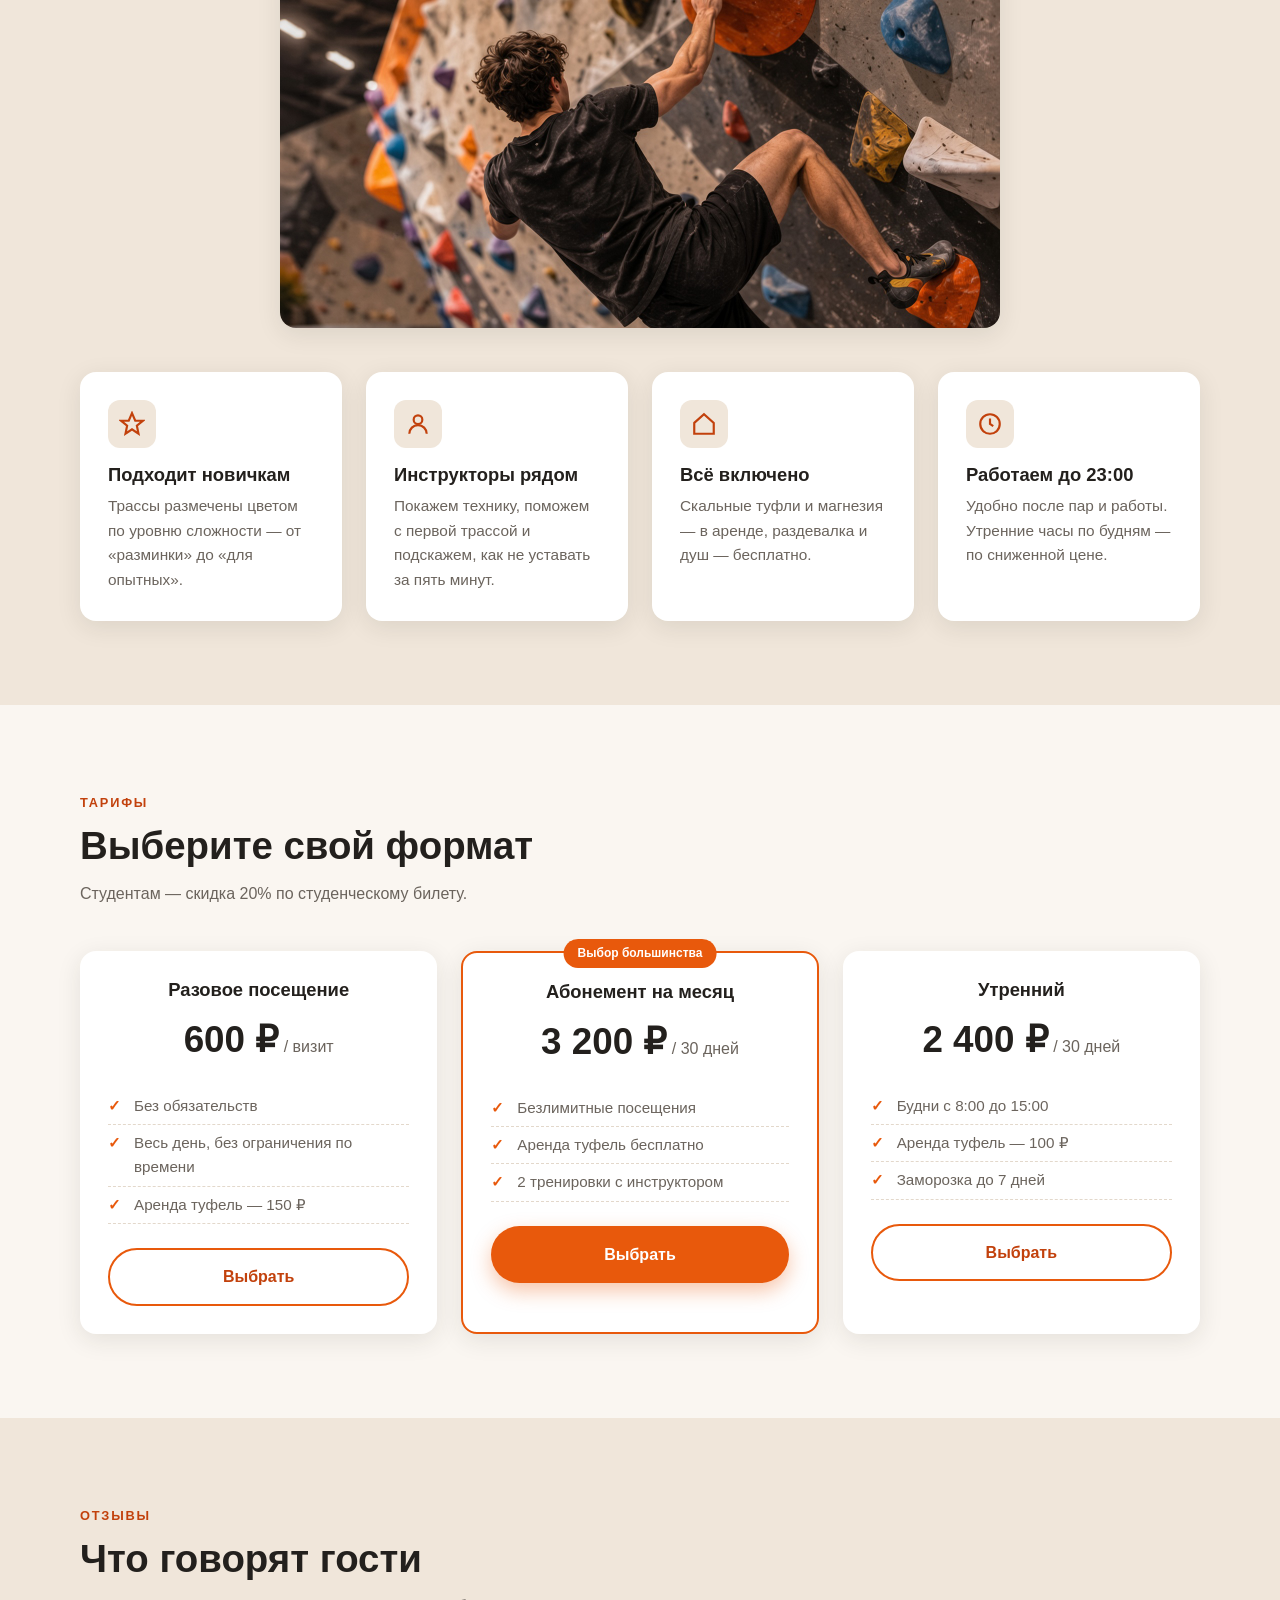
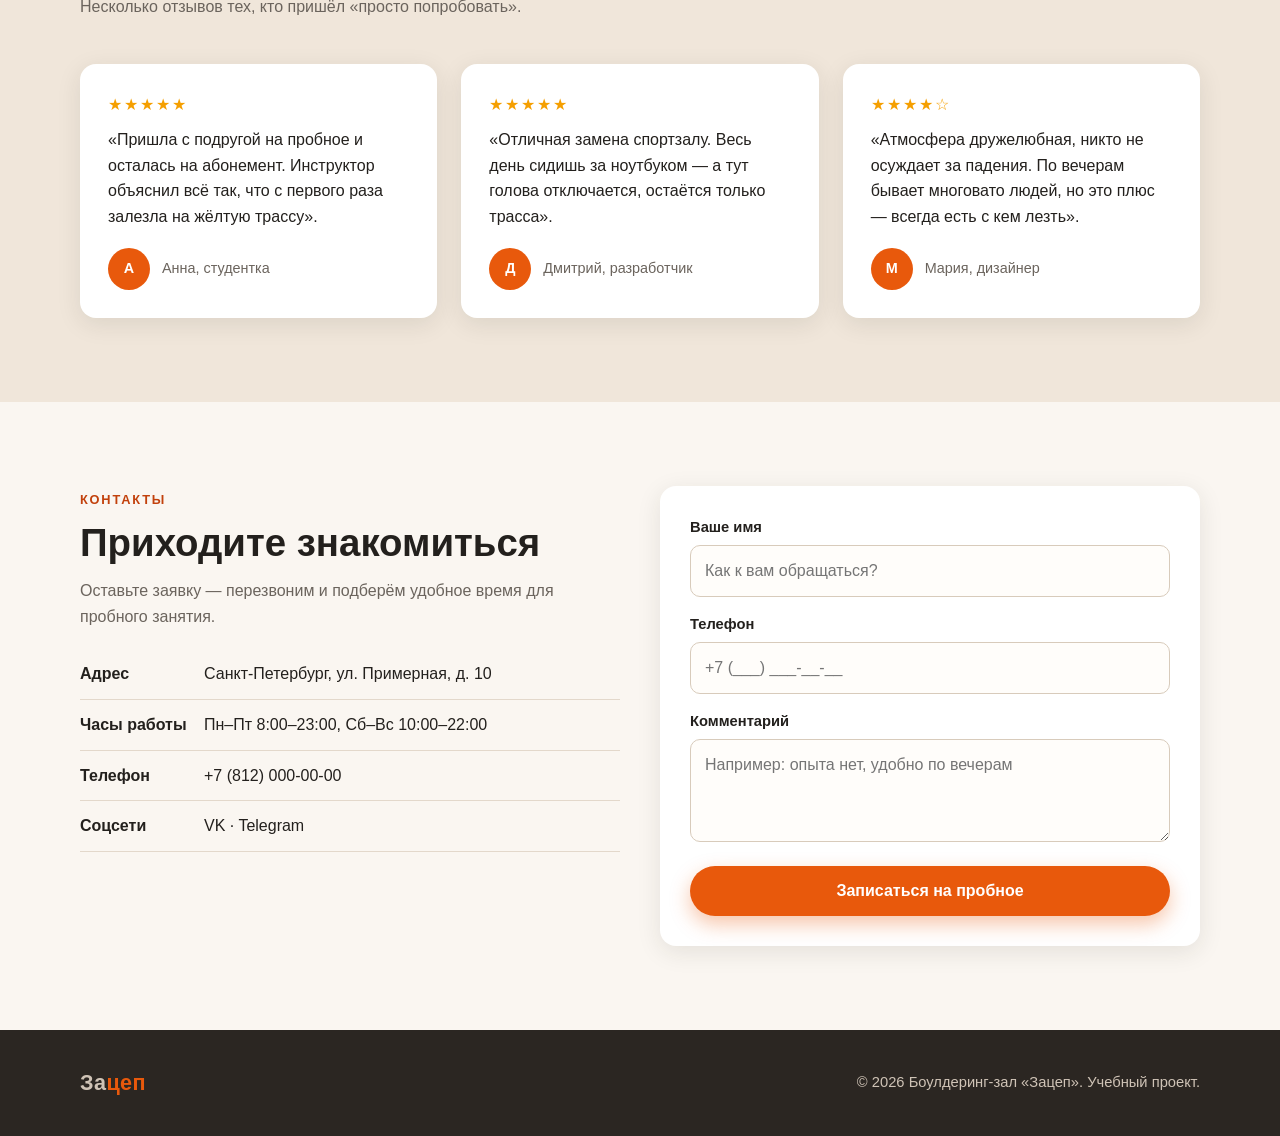
==== commit 9bf931cd: "Remove CI/CD update notice from index2.html Removed the CI/CD update notice from the hero section." ====
--- a/index2.html
+++ b/index2.html
@@ -177,7 +177,6 @@
     <div class="hero-inner">
       <span class="eyebrow" style="color:#ffa94d">Боулдеринг-зал в Санкт-Петербурге</span>
       <h1>Лезь вверх. <em>Без верёвок</em> и без страха.</h1>
-     <br><u style="font-size: 1.2em;"><b>Обновлено через CI/CD</b></u>
       <p>Скалолазание для тех, кто никогда не пробовал, и для тех, кто хочет новый уровень. Первое занятие с инструктором — бесплатно.</p>
       <div class="hero-actions">
         <a href="#contacts" class="btn btn-primary">Записаться на пробное</a>
@@ -356,5 +355,4 @@
 </script>
 
 </body>
- <div><span>ошибка
 </html>
